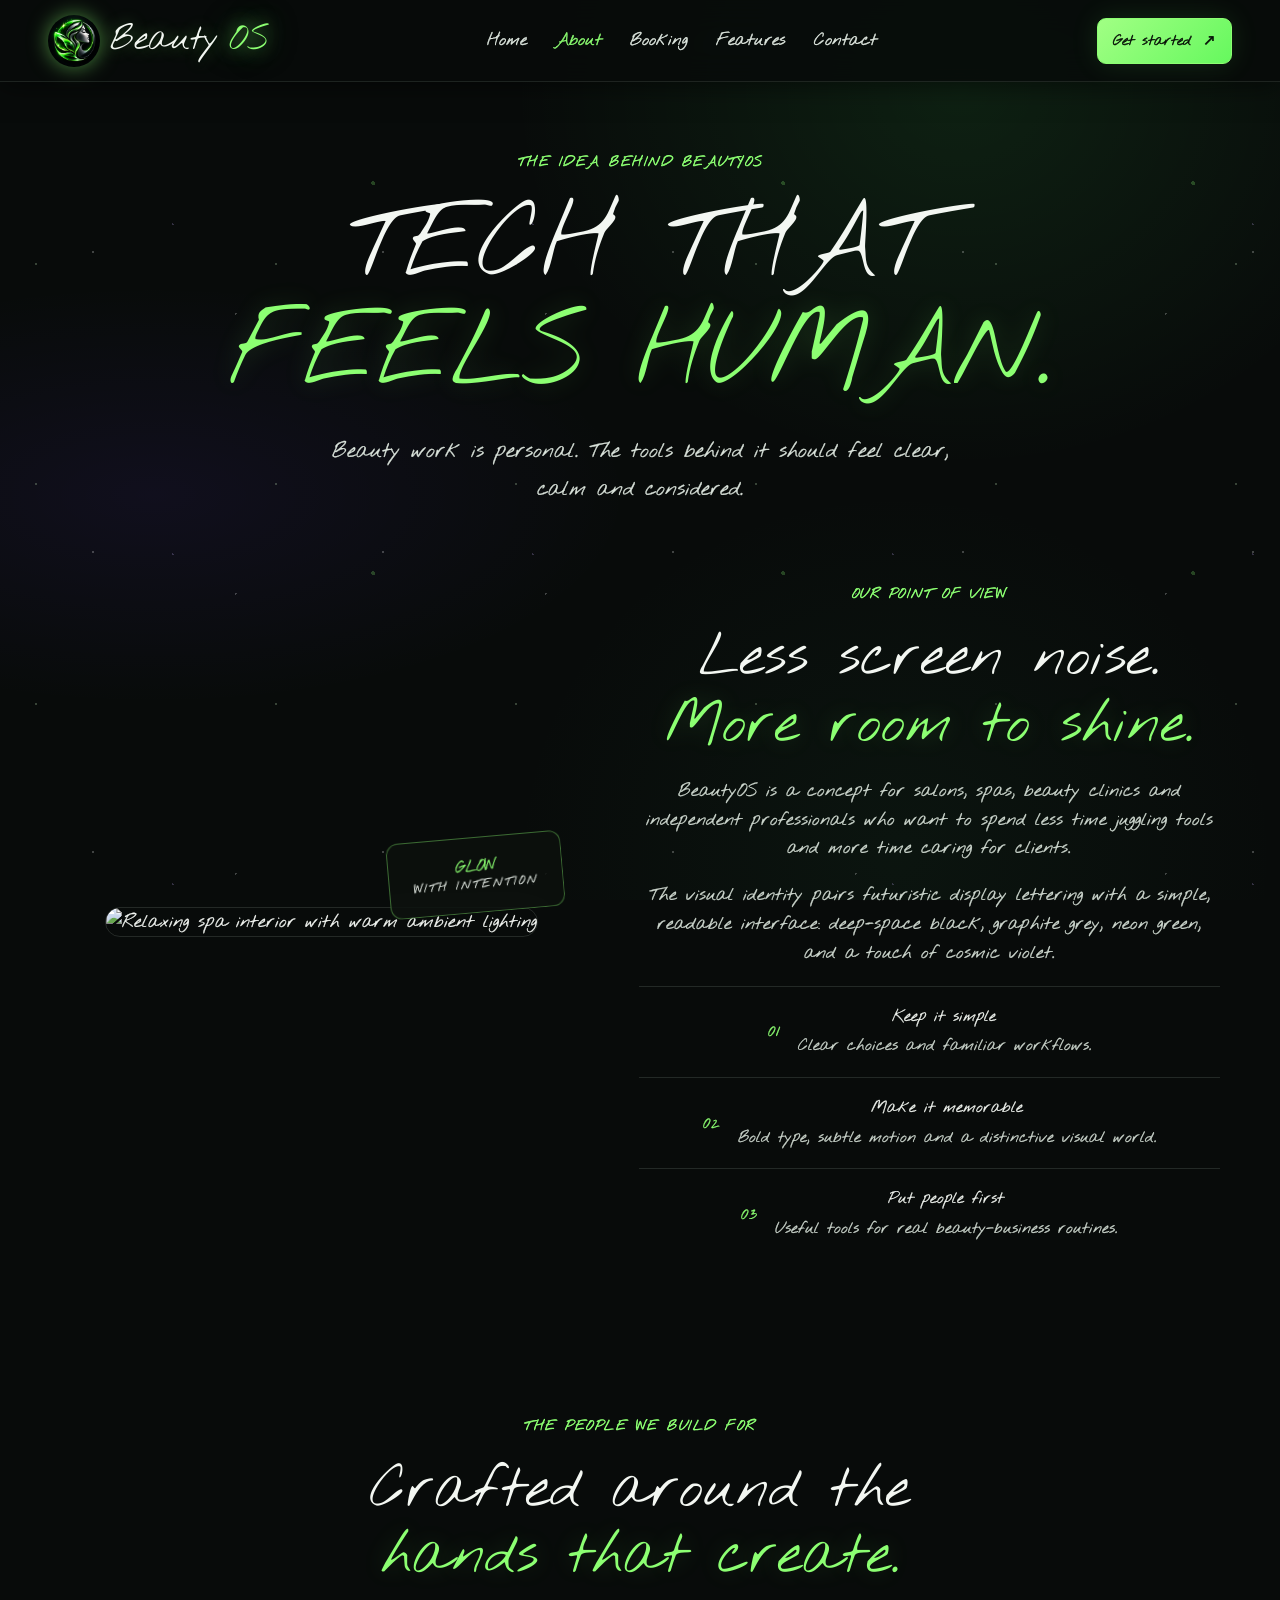
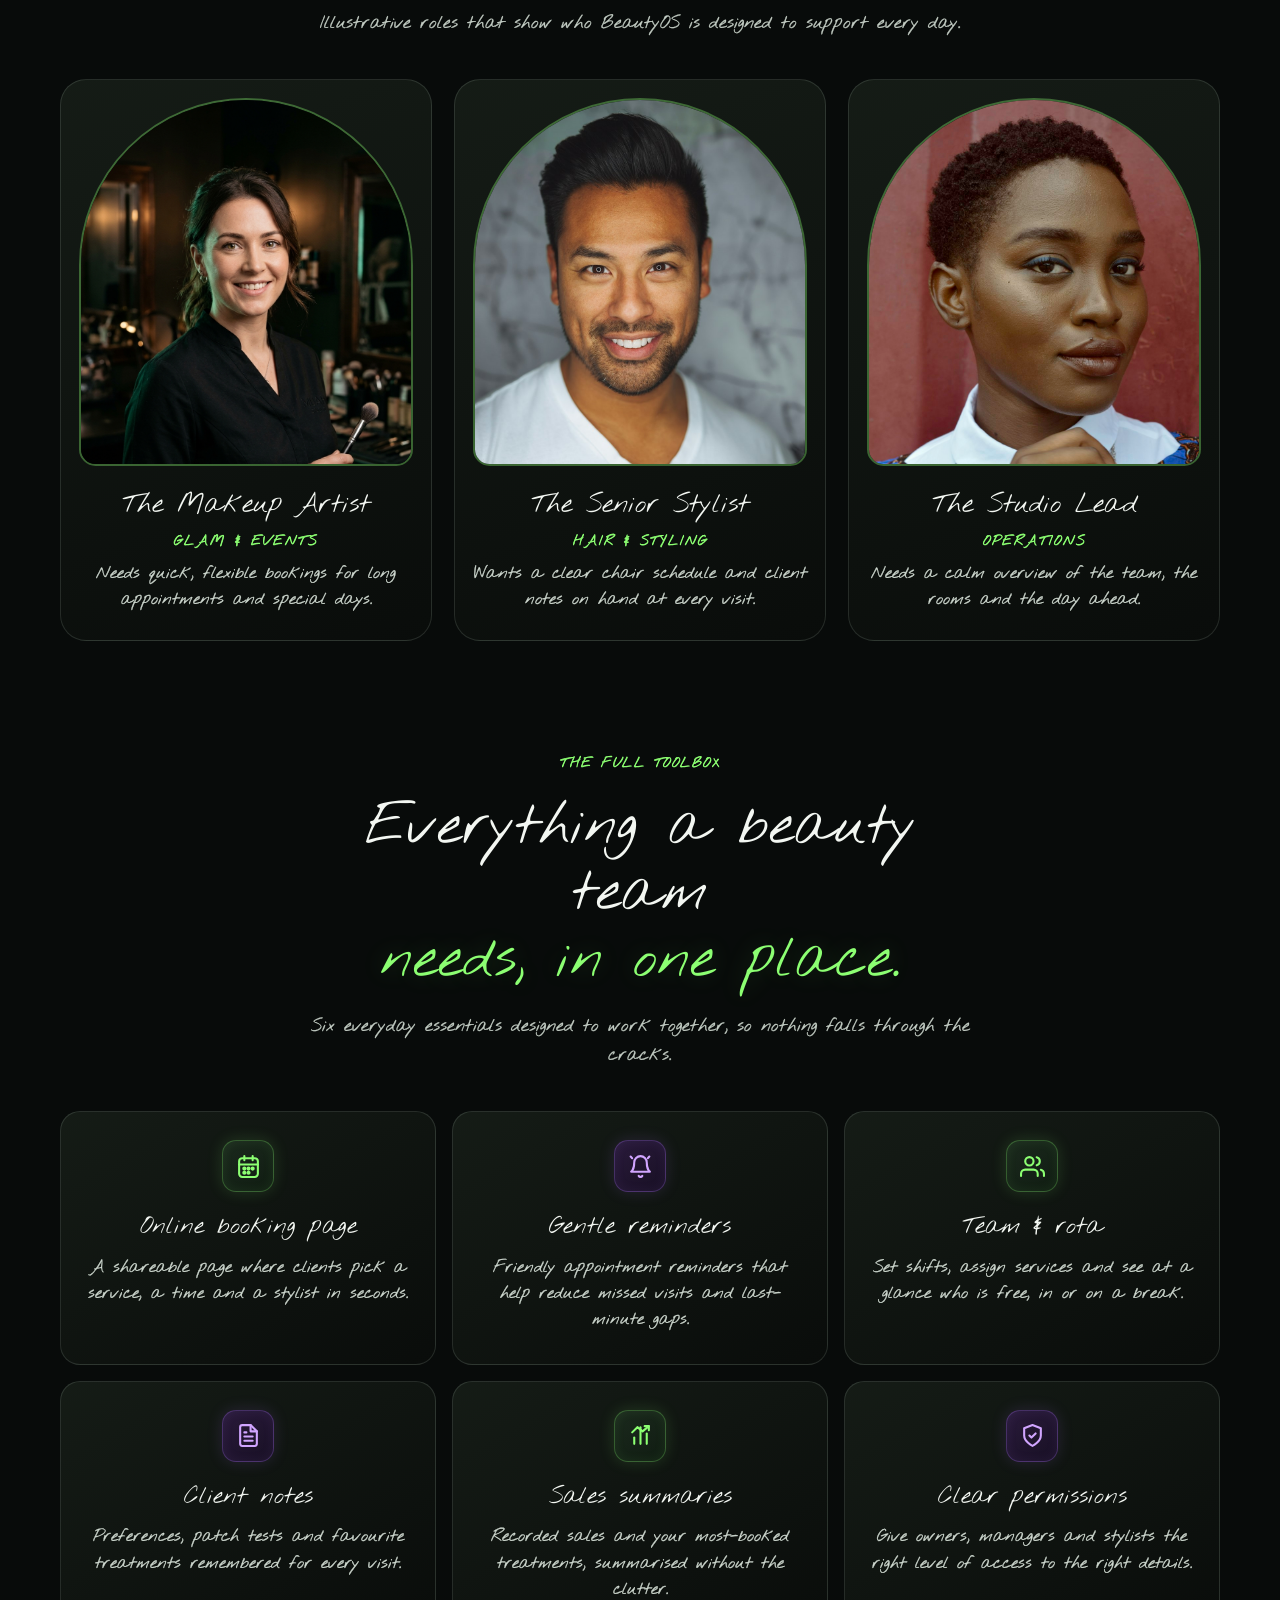
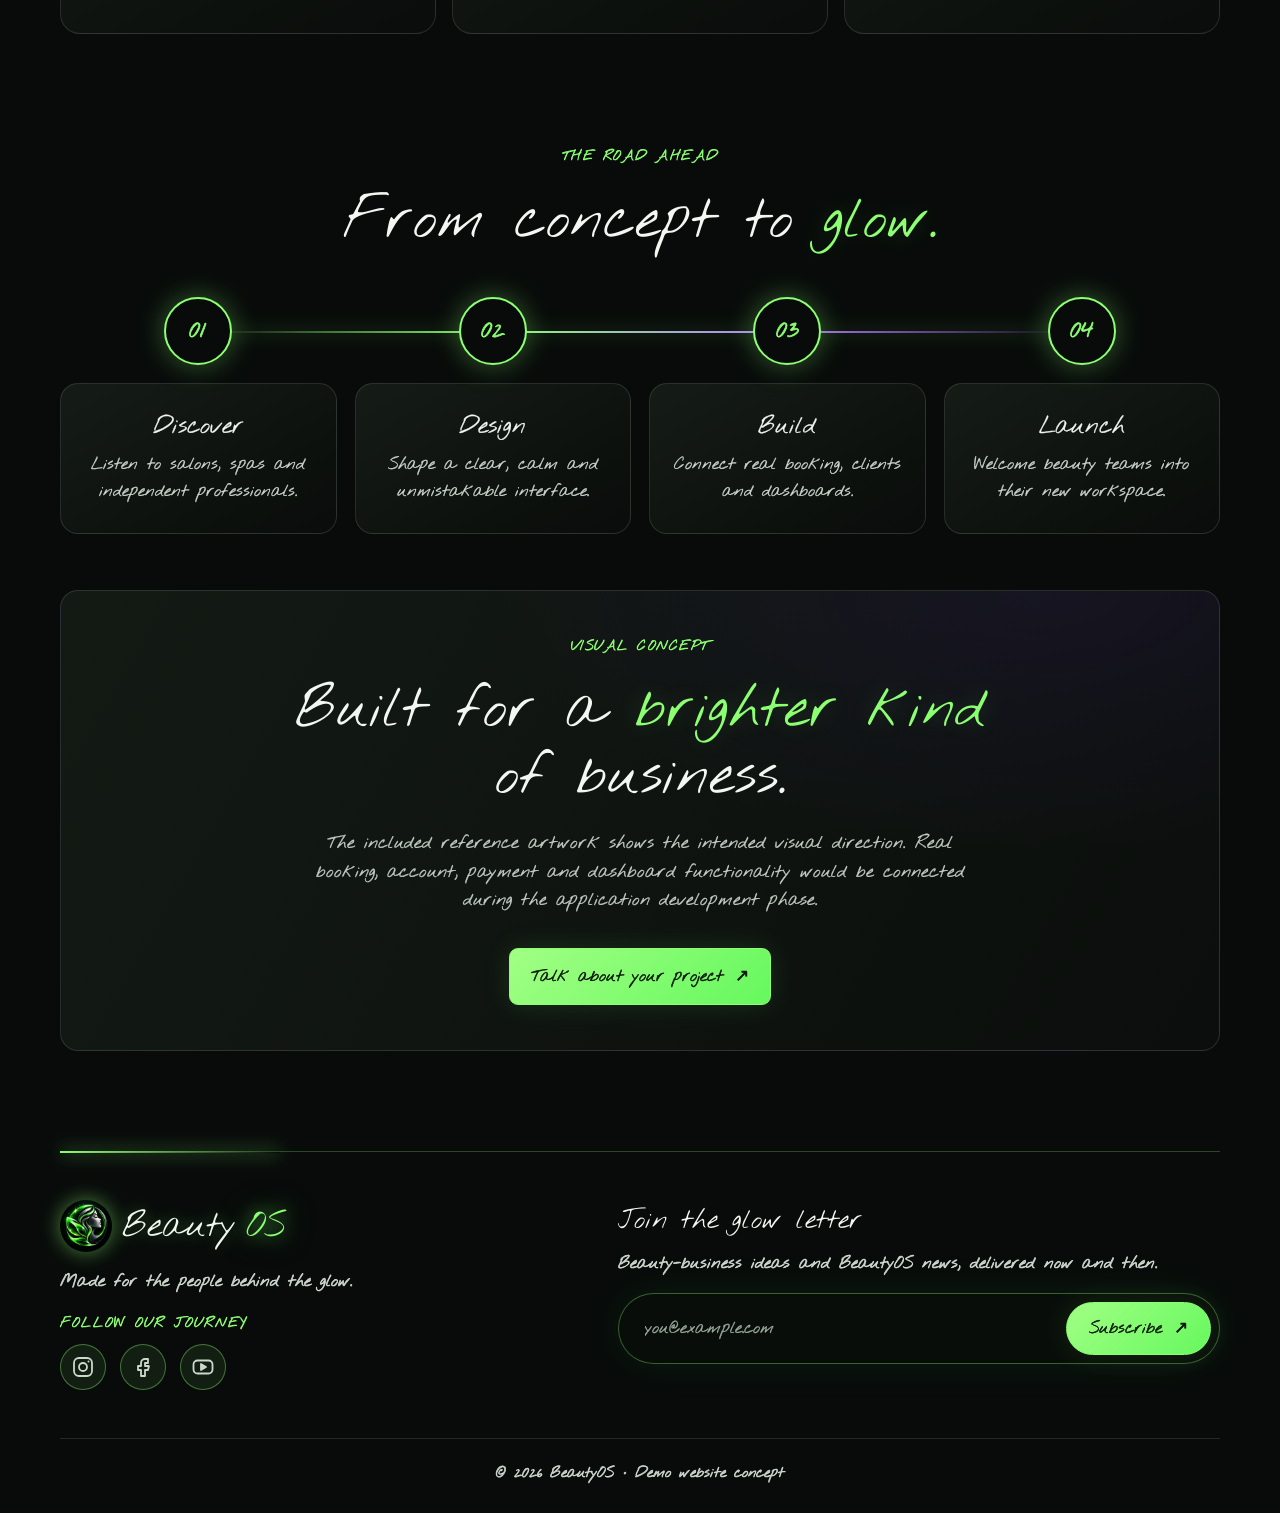
==== about.html @ af2d4995 "FirstCommit" ====
<!doctype html>
<html lang="en">
<head>
  <meta charset="utf-8">
  <meta name="viewport" content="width=device-width, initial-scale=1">
  <meta name="theme-color" content="#080b0a">
  <meta name="description" content="Learn about BeautyOS — technology designed for salons, spas, clinics and beauty professionals.">
  <title>About — BeautyOS</title>
  <link rel="icon" type="image/png" href="assets/logo.png">
  <link rel="apple-touch-icon" href="assets/logo.png">
  <link rel="preconnect" href="https://fonts.googleapis.com">
  <link rel="preconnect" href="https://fonts.gstatic.com" crossorigin>
  <link href="https://fonts.googleapis.com/css2?family=Nothing+You+Could+Do&display=swap" rel="stylesheet">
  <link rel="stylesheet" href="styles.css">
</head>
<body>
<div class="space-glow"></div>
<header class="site-header">
  <a class="brand" href="index.html" aria-label="BeautyOS home"><img class="brand-icon" src="assets/logo.png" alt="BeautyOS Logo">Beauty<span>OS</span></a>
  <button class="menu-toggle" aria-label="Toggle navigation" aria-expanded="false">☰</button>
  <nav class="nav-links">
    <a href="index.html">Home</a>
    <a class="active" href="about.html">About</a>
    <a href="booking.html">Booking</a>
    <a href="features.html">Features</a>
    <a href="contact.html">Contact</a>
  </nav>
  <a class="button button-small" href="booking.html">Get started <span>↗</span></a>
</header>
<main>
  <section class="page-hero section-wrap">
    <p class="eyebrow reveal">THE IDEA BEHIND BEAUTYOS</p>
    <h1 class="reveal">TECH THAT<br><span class="green-text">FEELS HUMAN.</span></h1>
    <p class="lead reveal">Beauty work is personal. The tools behind it should feel clear, calm and considered.</p>
  </section>
  <section class="section-wrap about-grid">
    <div class="about-image reveal">
      <img src="https://images.unsplash.com/photo-1600334129128-685c5582fd35?auto=format&fit=crop&w=1000&q=85" alt="Relaxing spa interior with warm ambient lighting">
      <div class="image-stamp">GLOW<br><span>WITH INTENTION</span></div>
    </div>
    <div class="about-copy reveal delay-1">
      <p class="eyebrow">OUR POINT OF VIEW</p>
      <h2>Less screen noise.<br><span class="green-text">More room to shine.</span></h2>
      <p>BeautyOS is a concept for salons, spas, beauty clinics and independent professionals who want to spend less time juggling tools and more time caring for clients.</p>
      <p>The visual identity pairs futuristic display lettering with a simple, readable interface: deep-space black, graphite grey, neon green, and a touch of cosmic violet.</p>
      <div class="principle">
        <span>01</span>
        <div>
          <b>Keep it simple</b>
          <p>Clear choices and familiar workflows.</p>
        </div>
      </div>
      <div class="principle">
        <span>02</span>
        <div>
          <b>Make it memorable</b>
          <p>Bold type, subtle motion and a distinctive visual world.</p>
        </div>
      </div>
      <div class="principle">
        <span>03</span>
        <div>
          <b>Put people first</b>
          <p>Useful tools for real beauty-business routines.</p>
        </div>
      </div>
    </div>
  </section>
  <section class="section-wrap sec">
    <div class="section-heading reveal">
      <p class="eyebrow">THE PEOPLE WE BUILD FOR</p>
      <h2>Crafted around the<br><span class="green-text">hands that create.</span></h2>
      <p class="muted">Illustrative roles that show who BeautyOS is designed to support every day.</p>
    </div>
    <div class="team-grid">
      <article class="team-card reveal"><div class="team-photo"><img src="assets/team-1.jpg" alt="Makeup artist holding a brush" loading="lazy"></div><h3>The Makeup Artist</h3><p class="team-role">GLAM &amp; EVENTS</p><p>Needs quick, flexible bookings for long appointments and special days.</p></article>
      <article class="team-card reveal delay-1"><div class="team-photo"><img src="assets/team-2.jpg" alt="Smiling stylist portrait" loading="lazy"></div><h3>The Senior Stylist</h3><p class="team-role">HAIR &amp; STYLING</p><p>Wants a clear chair schedule and client notes on hand at every visit.</p></article>
      <article class="team-card reveal delay-2"><div class="team-photo"><img src="assets/team-3.jpg" alt="Confident beauty professional portrait" loading="lazy"></div><h3>The Studio Lead</h3><p class="team-role">OPERATIONS</p><p>Needs a calm overview of the team, the rooms and the day ahead.</p></article>
    </div>
  </section>
  <section class="section-wrap sec">
    <div class="section-heading reveal">
      <p class="eyebrow">THE FULL TOOLBOX</p>
      <h2>Everything a beauty team<br><span class="green-text">needs, in one place.</span></h2>
      <p class="muted">Six everyday essentials designed to work together, so nothing falls through the cracks.</p>
    </div>
    <div class="toolbox">
      <article class="tool-tile reveal">
        <span class="feature-icon green-icon">
          <svg viewBox="0 0 24 24" fill="none" stroke="currentColor" stroke-width="2" stroke-linecap="round" stroke-linejoin="round" aria-hidden="true"><rect x="3" y="4" width="18" height="18" rx="3"/><line x1="16" y1="2" x2="16" y2="6"/><line x1="8" y1="2" x2="8" y2="6"/><line x1="3" y1="10" x2="21" y2="10"/><circle cx="8" cy="14" r="1" fill="currentColor"/><circle cx="12" cy="14" r="1" fill="currentColor"/><circle cx="16" cy="14" r="1" fill="currentColor"/><circle cx="8" cy="18" r="1" fill="currentColor"/><circle cx="12" cy="18" r="1" fill="currentColor"/></svg>
        </span>
        <h3>Online booking page</h3>
        <p>A shareable page where clients pick a service, a time and a stylist in seconds.</p>
      </article>
      <article class="tool-tile reveal delay-1">
        <span class="feature-icon purple-icon">
          <svg viewBox="0 0 24 24" fill="none" stroke="currentColor" stroke-width="2" stroke-linecap="round" stroke-linejoin="round" aria-hidden="true"><path d="M18 8A6 6 0 0 0 6 8c0 7-3 9-3 9h18s-3-2-3-9"/><path d="M13.73 21a2 2 0 0 1-3.46 0"/><path d="M19 4l1.5-1.5M4 4l-1.5-1.5"/></svg>
        </span>
        <h3>Gentle reminders</h3>
        <p>Friendly appointment reminders that help reduce missed visits and last-minute gaps.</p>
      </article>
      <article class="tool-tile reveal delay-2">
        <span class="feature-icon green-icon">
          <svg viewBox="0 0 24 24" fill="none" stroke="currentColor" stroke-width="2" stroke-linecap="round" stroke-linejoin="round" aria-hidden="true"><path d="M17 21v-2a4 4 0 0 0-4-4H5a4 4 0 0 0-4 4v2"/><circle cx="9" cy="7" r="4"/><path d="M23 21v-2a4 4 0 0 0-3-3.87"/><path d="M16 3.13a4 4 0 0 1 0 7.75"/></svg>
        </span>
        <h3>Team &amp; rota</h3>
        <p>Set shifts, assign services and see at a glance who is free, in or on a break.</p>
      </article>
      <article class="tool-tile reveal">
        <span class="feature-icon purple-icon">
          <svg viewBox="0 0 24 24" fill="none" stroke="currentColor" stroke-width="2" stroke-linecap="round" stroke-linejoin="round" aria-hidden="true"><path d="M14 2H6a2 2 0 0 0-2 2v16a2 2 0 0 0 2 2h12a2 2 0 0 0 2-2V8z"/><polyline points="14 2 14 8 20 8"/><line x1="16" y1="13" x2="8" y2="13"/><line x1="16" y1="17" x2="8" y2="17"/><line x1="10" y1="9" x2="8" y2="9"/></svg>
        </span>
        <h3>Client notes</h3>
        <p>Preferences, patch tests and favourite treatments remembered for every visit.</p>
      </article>
      <article class="tool-tile reveal delay-1">
        <span class="feature-icon green-icon">
          <svg viewBox="0 0 24 24" fill="none" stroke="currentColor" stroke-width="2" stroke-linecap="round" stroke-linejoin="round" aria-hidden="true"><line x1="18" y1="20" x2="18" y2="10"/><line x1="12" y1="20" x2="12" y2="4"/><line x1="6" y1="20" x2="6" y2="14"/><polyline points="4 9 9 4 14 8 20 3"/><polyline points="16 3 20 3 20 7"/></svg>
        </span>
        <h3>Sales summaries</h3>
        <p>Recorded sales and your most-booked treatments, summarised without the clutter.</p>
      </article>
      <article class="tool-tile reveal delay-2">
        <span class="feature-icon purple-icon">
          <svg viewBox="0 0 24 24" fill="none" stroke="currentColor" stroke-width="2" stroke-linecap="round" stroke-linejoin="round" aria-hidden="true"><path d="M12 22s8-4 8-10V5l-8-3-8 3v7c0 6 8 10 8 10z"/><polyline points="9 12 11 14 15 10"/></svg>
        </span>
        <h3>Clear permissions</h3>
        <p>Give owners, managers and stylists the right level of access to the right details.</p>
      </article>
    </div>
  </section>
  <section class="section-wrap sec">
    <div class="section-heading reveal">
      <p class="eyebrow">THE ROAD AHEAD</p>
      <h2>From concept to <span class="green-text">glow.</span></h2>
    </div>
    <div class="roadmap reveal">
      <div class="road-step"><span class="road-dot">01</span><div class="road-card"><b>Discover</b><p>Listen to salons, spas and independent professionals.</p></div></div>
      <div class="road-step"><span class="road-dot">02</span><div class="road-card"><b>Design</b><p>Shape a clear, calm and unmistakable interface.</p></div></div>
      <div class="road-step"><span class="road-dot">03</span><div class="road-card"><b>Build</b><p>Connect real booking, clients and dashboards.</p></div></div>
      <div class="road-step"><span class="road-dot">04</span><div class="road-card"><b>Launch</b><p>Welcome beauty teams into their new workspace.</p></div></div>
    </div>
  </section>
  <section class="section-wrap concept-panel reveal">
    <p class="eyebrow">VISUAL CONCEPT</p>
    <h2>Built for a <span class="green-text">brighter kind</span><br>of business.</h2>
    <p class="muted">The included reference artwork shows the intended visual direction. Real booking, account, payment and dashboard functionality would be connected during the application development phase.</p>
    <a class="button" href="contact.html">Talk about your project <span>↗</span></a>
  </section>
</main>
<footer class="footer site-footer section-wrap">
  <div class="footer-brand">
    <span class="brand"><img class="brand-icon" src="assets/logo.png" alt="BeautyOS Logo">Beauty<span>OS</span></span>
    <p>Made for the people behind the glow.</p>
    <p class="footer-follow">Follow our journey</p>
    <div class="social-row footer-social">
      <a class="social-link" href="https://www.instagram.com/" target="_blank" rel="noopener" aria-label="Instagram"><svg viewBox="0 0 24 24" fill="none" stroke="currentColor" stroke-width="1.8" stroke-linecap="round" stroke-linejoin="round" aria-hidden="true"><rect x="3" y="3" width="18" height="18" rx="5"/><circle cx="12" cy="12" r="4"/><circle cx="17.5" cy="6.5" r="1" fill="currentColor" stroke="none"/></svg></a>
      <a class="social-link" href="https://www.facebook.com/" target="_blank" rel="noopener" aria-label="Facebook"><svg viewBox="0 0 24 24" fill="none" stroke="currentColor" stroke-width="1.8" stroke-linecap="round" stroke-linejoin="round" aria-hidden="true"><path d="M14 8h3V4h-3a4 4 0 0 0-4 4v3H7v4h3v6h4v-6h3l1-4h-4V8z"/></svg></a>
      <a class="social-link" href="https://www.youtube.com/" target="_blank" rel="noopener" aria-label="YouTube"><svg viewBox="0 0 24 24" fill="none" stroke="currentColor" stroke-width="1.8" stroke-linecap="round" stroke-linejoin="round" aria-hidden="true"><rect x="2.5" y="5.5" width="19" height="13" rx="4"/><path d="M10 9l5 3-5 3z" fill="currentColor"/></svg></a>
    </div>
  </div>
  <div class="footer-news">
    <h3>Join the glow letter</h3>
    <p>Beauty-business ideas and BeautyOS news, delivered now and then.</p>
    <form class="newsletter" novalidate>
      <label class="sr-only" for="newsletterEmail">Email address</label>
      <input id="newsletterEmail" type="email" placeholder="you@example.com" autocomplete="email" required>
      <button class="button" type="submit">Subscribe <span>&#8599;</span></button>
    </form>
    <p class="newsletter-msg" role="status" aria-live="polite"></p>
  </div>
  <small>&copy; <span data-year></span> BeautyOS &middot; Demo website concept</small>
</footer>
<script src="script.js"></script>
</body>
</html>
---- styles.css ----
/* BeautyOS — Dark Galaxy, Neon Green, Metallic Grey Design System */
@import url('https://fonts.googleapis.com/css2?family=Nothing+You+Could+Do&family=Orbitron:wght@500;600;700;800;900&family=Space+Grotesk:wght@400;500;600;700&display=swap');

:root {
  --bg: #080b0a;
  --panel: #101512;
  --panel2: #151b17;
  --line: rgba(193, 214, 197, 0.15);
  --text: #f3f7f2;
  --muted: #a6b0a8;
  --green: #8cff72;
  --green2: #51ed76;
  --purple: #b17cff;
  --font-logo: 'Nothing You Could Do', cursive;
  --font-display: 'Nothing You Could Do', cursive;
  --font-body: 'Nothing You Could Do', cursive;
  --header-height: 82px;
  --header-height-mobile: 70px;
}

/* Global Reset & Base */
*, *::before, *::after {
  box-sizing: border-box;
}

html {
  scroll-behavior: smooth;
  scroll-padding-top: calc(var(--header-height) + 16px);
}

body {
  margin: 0;
  padding-top: var(--header-height);
  background: var(--bg);
  color: var(--text);
  font-family: var(--font-body);
  font-size: 16px;
  line-height: 1.6;
  overflow-x: hidden;
}

/* Global typography safeguard: no text less than 12px across the website */
small, .small, .form-note, .card-kicker, .eyebrow, .trust-line, .booking-photo-caption, .stats-strip span {
  font-size: max(12px, 0.75rem);
}

a {
  color: inherit;
  text-decoration: none;
}

button, input, select, textarea {
  font: inherit;
}

/* Background Atmosphere */
.space-glow {
  position: fixed;
  inset: 0;
  z-index: -2;
  pointer-events: none;
  background:
    radial-gradient(ellipse at 75% 10%, rgba(75, 255, 104, 0.09), transparent 33%),
    radial-gradient(ellipse at 12% 55%, rgba(116, 62, 255, 0.08), transparent 30%),
    radial-gradient(ellipse at 70% 95%, rgba(47, 132, 76, 0.08), transparent 30%),
    #080b0a;
}

.space-glow::after {
  content: "";
  position: absolute;
  inset: 0;
  opacity: 0.23;
  background-image:
    radial-gradient(1px 1px at 15% 20%, #d9ffce 99%, transparent),
    radial-gradient(1px 1px at 76% 12%, #fff 99%, transparent),
    radial-gradient(1px 1px at 48% 68%, #c6b1ff 99%, transparent),
    radial-gradient(2px 2px at 91% 47%, #8cff72 99%, transparent),
    radial-gradient(1px 1px at 32% 84%, #fff 99%, transparent);
  background-size: 240px 220px, 310px 280px, 360px 330px, 410px 390px, 290px 300px;
  animation: starDrift 38s linear infinite;
}

/* Fixed Header */
.site-header {
  position: fixed;
  top: 0;
  left: 0;
  right: 0;
  width: 100%;
  height: var(--header-height);
  z-index: 1000;
  background: rgba(8, 11, 10, 0.85);
  -webkit-backdrop-filter: blur(16px);
  backdrop-filter: blur(16px);
  border-bottom: 1px solid rgba(193, 214, 197, 0.12);
  box-shadow: 0 4px 25px rgba(0, 0, 0, 0.5);
  display: flex;
  align-items: center;
  justify-content: space-between;
  gap: 28px;
  padding: 0 max(28px, calc((100% - 1240px) / 2 + 28px));
  box-sizing: border-box;
  transition: background 0.3s ease, border-color 0.3s ease, box-shadow 0.3s ease;
}

.site-header.header-scrolled {
  background: rgba(8, 11, 10, 0.95);
  border-bottom-color: rgba(140, 255, 114, 0.25);
  box-shadow: 0 8px 32px rgba(0, 0, 0, 0.65), 0 0 20px rgba(140, 255, 114, 0.08);
}

/* Custom Signature Logo: 'Nothing You Could Do', cursive with logo.png icon */
.brand {
  font-family: var(--font-logo);
  font-size: 2.15rem;
  font-weight: 700;
  letter-spacing: 0;
  line-height: 1;
  white-space: nowrap;
  display: inline-flex;
  align-items: center;
  gap: 10px;
  color: #f3f7f2;
  text-shadow: 0 0 16px rgba(140, 255, 114, 0.4), 0 2px 4px rgba(0, 0, 0, 0.8);
  position: relative;
  text-decoration: none;
  transition: transform 0.25s cubic-bezier(0.34, 1.56, 0.64, 1), text-shadow 0.25s ease, filter 0.25s ease;
  user-select: none;
}

.brand:hover {
  transform: translateY(-2px) scale(1.03);
  text-shadow: 0 0 24px rgba(140, 255, 114, 0.75), 0 0 40px rgba(81, 237, 118, 0.4);
  filter: brightness(1.12);
}

.brand-icon {
  width: 52px;
  height: 52px;
  border-radius: 50%;
  object-fit: contain;
  display: inline-block;
  flex-shrink: 0;
  filter: drop-shadow(0 0 10px rgba(140, 255, 114, 0.5));
  transition: transform 0.3s cubic-bezier(0.34, 1.56, 0.64, 1), filter 0.3s ease;
  vertical-align: middle;
}

.brand:hover .brand-icon {
  transform: rotate(6deg) scale(1.08);
  filter: drop-shadow(0 0 18px rgba(140, 255, 114, 0.9));
}

.brand span {
  font-family: var(--font-logo);
  color: var(--green);
  text-shadow: 0 0 18px rgba(140, 255, 114, 0.85), 0 0 32px rgba(81, 237, 118, 0.5);
  margin-left: 0;
  padding-left: 0;
  display: inline-block;
}

.brand i {
  display: none !important;
}

/* Navigation Links */
.nav-links {
  display: flex;
  gap: 28px;
  align-items: center;
}

.nav-links a {
  font-size: 0.9rem;
  color: #b8c1ba;
  transition: color 0.25s ease;
}

.nav-links a:hover,
.nav-links a.active {
  color: var(--green);
}

/* Buttons */
.button {
  display: inline-flex;
  align-items: center;
  justify-content: center;
  gap: 12px;
  padding: 14px 21px;
  border-radius: 9px;
  border: 1px solid var(--green);
  background: linear-gradient(135deg, #a1ff84, #66f85e);
  color: #071007;
  font-weight: 700;
  font-size: 0.95rem;
  box-shadow: 0 0 28px rgba(113, 255, 105, 0.12);
  transition: transform 0.25s, box-shadow 0.25s, filter 0.25s;
}

.button:hover {
  transform: translateY(-3px);
  box-shadow: 0 7px 32px rgba(113, 255, 105, 0.25);
  filter: saturate(1.15);
}

.button-small {
  padding: 10px 15px;
  font-size: 0.85rem;
}

.button-ghost {
  background: rgba(255, 255, 255, 0.02);
  border-color: #59645b;
  color: var(--text);
  box-shadow: none;
}

.button-ghost:hover {
  border-color: var(--purple);
  box-shadow: 0 0 25px rgba(177, 124, 255, 0.15);
}

.play {
  font-size: 12px;
  border: 1px solid #7e8b80;
  border-radius: 50%;
  width: 24px;
  height: 24px;
  display: grid;
  place-items: center;
}

.menu-toggle {
  display: none;
  background: none;
  color: var(--text);
  border: 0;
  font-size: 1.5rem;
  cursor: pointer;
}

/* Sections & Layout */
.section-wrap {
  width: min(1160px, calc(100% - 48px));
  margin-inline: auto;
}

.hero {
  min-height: 620px;
  padding: 72px 0 62px;
  display: grid;
  grid-template-columns: 1fr 0.95fr;
  align-items: center;
  gap: 32px;
}

.eyebrow {
  font-size: 12px;
  letter-spacing: 2.1px;
  font-weight: 700;
  color: var(--green);
  margin: 0 0 20px;
}

.pulse-dot, .live-dot {
  display: inline-block;
  width: 7px;
  height: 7px;
  background: var(--green);
  border-radius: 50%;
  box-shadow: 0 0 13px var(--green);
  margin-right: 9px;
}

.hero h1, .page-hero h1, .contact-copy h1 {
  font: 900 clamp(3.4rem, 7.4vw, 6.4rem) / 0.99 var(--font-display);
  letter-spacing: -0.065em;
  margin: 0 0 24px;
  text-transform: uppercase;
}

.metal-text {
  color: #d9e0d9;
  text-shadow: 0 1px #fff, 0 3px #778078, 0 7px 16px rgba(0, 0, 0, 0.8);
}

.green-text {
  color: var(--green);
  text-shadow: 0 0 24px rgba(140, 255, 114, 0.19);
}

.lead {
  font-size: 1.08rem;
  line-height: 1.8;
  color: #c3ccc4;
  max-width: 510px;
}

.hero-actions {
  display: flex;
  flex-wrap: wrap;
  gap: 12px;
  margin-top: 30px;
}

.trust-line {
  margin-top: 35px;
  color: #8f9b91;
  font-size: 13px;
}

.tiny-stars {
  color: var(--green);
  letter-spacing: 3px;
  margin-right: 8px;
}

.hero-visual {
  height: 490px;
  position: relative;
  display: grid;
  place-items: center;
}

.beauty-photo {
  position: absolute;
  right: 4%;
  top: 7%;
  width: 74%;
  height: 82%;
  object-fit: cover;
  object-position: center;
  border-radius: 45% 45% 16px 16px;
  filter: saturate(0.86);
  border: 1px solid rgba(167, 255, 145, 0.32);
  box-shadow: 0 0 70px rgba(82, 255, 110, 0.12);
}

.photo-shade {
  position: absolute;
  inset: 0;
  background:
    linear-gradient(90deg, #080b0a 0%, transparent 35%, transparent 70%, #080b0a 100%),
    linear-gradient(0deg, #080b0a 0%, transparent 34%, transparent 80%, #080b0a 100%);
  pointer-events: none;
}

.orbit {
  position: absolute;
  border: 1px solid rgba(140, 255, 114, 0.28);
  border-radius: 50%;
  transform: rotate(-28deg);
}

.orbit-one {
  width: 105%;
  height: 55%;
}

.orbit-two {
  width: 92%;
  height: 74%;
  border-color: rgba(177, 124, 255, 0.3);
  transform: rotate(43deg);
}

.planet {
  position: absolute;
  width: 115px;
  height: 115px;
  right: 5%;
  top: 1%;
  border-radius: 50%;
  background: radial-gradient(circle at 28% 28%, #d9c8ff, #6b4caa 35%, #211b43 67%, #090b0c 72%);
  box-shadow: 0 0 65px rgba(137, 85, 255, 0.3);
  opacity: 0.85;
}

.glow-word {
  position: absolute;
  bottom: 6%;
  left: 0;
  font: 800 1.1rem / 1.2 var(--font-display);
  letter-spacing: 0.12em;
  color: var(--green);
  text-shadow: 0 0 20px rgba(140, 255, 114, 0.6);
  transform: rotate(-7deg);
}

.floating-tag {
  position: absolute;
  z-index: 2;
  display: flex;
  align-items: center;
  gap: 12px;
  padding: 13px 16px;
  border: 1px solid rgba(255, 255, 255, 0.14);
  border-radius: 12px;
  background: rgba(12, 17, 13, 0.83);
  -webkit-backdrop-filter: blur(14px);
  backdrop-filter: blur(14px);
  box-shadow: 0 15px 50px rgba(0, 0, 0, 0.5);
}

.floating-tag b, .floating-tag small {
  display: block;
}

.floating-tag b {
  font-size: 13px;
}

.floating-tag small {
  font-size: 12px;
  color: #a7b2a8;
}

.tag-icon {
  font-size: 1.5rem;
  color: var(--green);
}

.tag-top {
  top: 15%;
  left: 0;
}

.tag-bottom {
  bottom: 16%;
  right: 0;
}

/* Stats Strip */
.stats-strip {
  display: grid;
  grid-template-columns: repeat(3, 1fr) 1.1fr;
  gap: 20px;
  padding: 25px 28px;
  border: 1px solid var(--line);
  border-radius: 15px;
  background: linear-gradient(110deg, rgba(22, 29, 23, 0.9), rgba(10, 13, 11, 0.8));
  align-items: center;
}

.stats-strip > div:not(.stats-note) {
  display: flex;
  align-items: center;
  gap: 13px;
}

.stats-strip strong {
  font: 700 1.6rem var(--font-display);
  color: var(--green);
}

.stats-strip span {
  font-size: 12.5px;
  color: #b6c0b7;
}

.stats-note {
  text-align: right;
  font-size: 0.95rem;
  font-weight: 700;
}

.stats-note span {
  color: var(--green);
}

/* Section Components */
.section-block {
  padding: 115px 0;
}

.section-heading {
  max-width: 650px;
  margin-bottom: 42px;
}

.section-heading h2, .cta-band h2, .image-feature h2, .about-copy h2, .concept-panel h2 {
  font: 700 clamp(2.2rem, 4.5vw, 3.7rem) / 1.15 var(--font-display);
  letter-spacing: -0.055em;
  margin: 0 0 17px;
}

.muted {
  color: var(--muted);
}

.feature-grid {
  display: grid;
  grid-template-columns: repeat(3, 1fr);
  gap: 16px;
}

.feature-card, .detail-card {
  border: 1px solid var(--line);
  border-radius: 16px;
  background: linear-gradient(145deg, rgba(22, 28, 23, 0.94), rgba(11, 14, 12, 0.94));
  padding: 27px;
  position: relative;
  overflow: hidden;
  transition: transform 0.3s, border-color 0.3s, box-shadow 0.3s;
}

.feature-card::before, .detail-card::before {
  content: "";
  position: absolute;
  width: 150px;
  height: 150px;
  right: -75px;
  top: -75px;
  border-radius: 50%;
  background: rgba(140, 255, 114, 0.06);
  filter: blur(15px);
}

.feature-card:hover, .detail-card:hover {
  transform: translateY(-6px);
  border-color: rgba(140, 255, 114, 0.4);
  box-shadow: 0 20px 55px rgba(0, 0, 0, 0.25);
}

.feature-icon {
  display: grid;
  place-items: center;
  width: 52px;
  height: 52px;
  border-radius: 14px;
  font-size: 1.5rem;
  margin-bottom: 24px;
  background: #1b291d;
  transition: transform 0.3s cubic-bezier(0.34, 1.56, 0.64, 1), box-shadow 0.3s ease, border-color 0.3s ease;
}

.feature-icon svg {
  width: 25px;
  height: 25px;
  display: block;
}

.green-icon {
  color: var(--green);
  background: linear-gradient(145deg, #1b291d, #101c12);
  border: 1px solid rgba(140, 255, 114, 0.28);
  box-shadow: 0 0 16px rgba(140, 255, 114, 0.15), inset 0 0 12px rgba(140, 255, 114, 0.08);
}

.purple-icon {
  color: #d1a5ff;
  background: linear-gradient(145deg, #291a3a, #181024);
  border: 1px solid rgba(177, 124, 255, 0.28);
  box-shadow: 0 0 16px rgba(177, 124, 255, 0.15), inset 0 0 12px rgba(177, 124, 255, 0.08);
}

.tool-tile:hover .green-icon,
.feature-card:hover .green-icon,
.detail-card:hover .green-icon {
  transform: scale(1.1) translateY(-2px);
  box-shadow: 0 0 22px rgba(140, 255, 114, 0.4);
  border-color: rgba(140, 255, 114, 0.55);
}

.tool-tile:hover .purple-icon,
.feature-card:hover .purple-icon,
.detail-card:hover .purple-icon {
  transform: scale(1.1) translateY(-2px);
  box-shadow: 0 0 22px rgba(177, 124, 255, 0.4);
  border-color: rgba(177, 124, 255, 0.55);
}

.card-kicker {
  font-size: 12px;
  letter-spacing: 1.7px;
  color: #879489;
}

.feature-card h3 {
  font: 700 1.35rem / 1.3 var(--font-display);
  margin: 12px 0;
}

.feature-card p:not(.card-kicker), .detail-card p {
  font-size: 0.92rem;
  color: #aeb9b0;
}

.feature-card a, .text-link {
  display: inline-flex;
  gap: 10px;
  color: var(--green);
  font-size: 13px;
  font-weight: 700;
  margin-top: 14px;
}

.cta-band {
  position: relative;
  overflow: hidden;
  display: flex;
  justify-content: space-between;
  align-items: center;
  gap: 25px;
  padding: 48px;
  margin-bottom: 100px;
  border: 1px solid rgba(140, 255, 114, 0.2);
  border-radius: 20px;
  background: linear-gradient(110deg, #141b15, #101310 60%, #181128);
}

.cta-band .eyebrow {
  margin-bottom: 12px;
}

.cta-band h2 {
  margin: 0;
}

.cta-band .button {
  z-index: 2;
}

.cta-planet {
  position: absolute;
  width: 240px;
  height: 240px;
  border-radius: 50%;
  right: 18%;
  top: -130px;
  background: radial-gradient(circle at 30% 30%, #9dff88, #235d37 45%, #101310 70%);
  opacity: 0.22;
  filter: blur(1px);
  box-shadow: 0 0 90px #60ff6b;
}

/* Footer & Footer Brand */
.footer {
  border-top: 1px solid var(--line);
  padding: 30px 0 35px;
  display: grid;
  grid-template-columns: 1fr 1.5fr 1.5fr;
  gap: 18px;
  align-items: center;
}

.footer .brand {
  font-size: 1.75rem;
}

.footer p {
  color: #8f9a91;
  font-size: 13px;
}

.footer > div {
  display: flex;
  gap: 20px;
  justify-content: flex-end;
}

.footer > div a, .footer small {
  color: #89958b;
  font-size: 12px;
}

.footer small {
  grid-column: 1 / -1;
}

/* Page Hero */
.page-hero {
  padding: 70px 0 55px;
}

.page-hero h1 {
  font-size: clamp(3.4rem, 8vw, 6.6rem);
}

.page-hero .lead {
  max-width: 650px;
}

/* Features Page Details */
.feature-detail-grid {
  display: grid;
  grid-template-columns: repeat(2, 1fr);
  gap: 18px;
  padding-bottom: 80px;
}

.detail-card {
  padding: 32px;
}

.detail-top {
  display: flex;
  align-items: center;
  justify-content: space-between;
}

.detail-top .feature-icon {
  margin: 0;
}

.detail-card h2 {
  font: 700 1.45rem var(--font-display);
  margin: 28px 0 10px;
}

.detail-card ul {
  padding-left: 20px;
  color: #b6c1b8;
  font-size: 14px;
}

.detail-card li {
  padding: 4px 0;
}

.image-feature {
  display: grid;
  grid-template-columns: 1fr 1fr;
  gap: 50px;
  align-items: center;
  padding: 25px 0 110px;
}

.image-feature > img {
  width: 100%;
  height: 400px;
  object-fit: cover;
  border-radius: 18px;
  filter: saturate(0.8);
  border: 1px solid var(--line);
}

.image-feature-copy p:not(.eyebrow) {
  color: var(--muted);
  max-width: 460px;
}

/* Booking Layout & Form */
.booking-layout {
  display: grid;
  grid-template-columns: 0.9fr 1fr;
  gap: 28px;
  padding-bottom: 100px;
  align-items: stretch;
}

.booking-photo {
  position: relative;
  min-height: 580px;
  border-radius: 18px;
  overflow: hidden;
  border: 1px solid var(--line);
}

.booking-photo img {
  width: 100%;
  height: 100%;
  position: absolute;
  inset: 0;
  object-fit: cover;
  filter: saturate(0.7);
}

.booking-photo::after {
  content: "";
  position: absolute;
  inset: 0;
  background: linear-gradient(0deg, #080b0a 0%, transparent 50%, rgba(8, 11, 10, 0.13));
}

.booking-photo-caption {
  position: absolute;
  bottom: 24px;
  left: 24px;
  z-index: 1;
  font-size: 12px;
  letter-spacing: 1.4px;
}

.booking-panel, .contact-form {
  border: 1px solid var(--line);
  border-radius: 18px;
  background: linear-gradient(145deg, rgba(20, 26, 21, 0.96), rgba(10, 13, 11, 0.98));
  padding: 30px;
}

.form-progress {
  display: flex;
  align-items: center;
  gap: 12px;
  margin-bottom: 28px;
}

.form-progress > i {
  height: 1px;
  flex: 1;
  background: var(--line);
}

.step {
  display: flex;
  align-items: center;
  gap: 7px;
  justify-content: center;
  width: 32px;
  height: 32px;
  border: 1px solid #4a564b;
  border-radius: 50%;
  font-weight: 700;
  color: #a7b3a8;
  font-size: 13px;
}

.step.active {
  background: var(--green);
  border-color: var(--green);
  color: #071007;
}

.step small {
  font-size: 12px;
  white-space: nowrap;
  color: #a7b3a8;
  font-weight: 500;
}

.booking-panel label, .contact-form label {
  display: block;
  font-size: 13px;
  color: #d2d9d2;
  margin: 15px 0 7px;
}

.booking-panel input, .booking-panel select, .contact-form input, .contact-form select, .contact-form textarea {
  width: 100%;
  background: #0b100c;
  color: #f0f5f0;
  border: 1px solid #303a32;
  border-radius: 9px;
  padding: 13px 12px;
  font-size: 14px;
  outline: none;
  transition: border-color 0.2s, box-shadow 0.2s;
}

.booking-panel input:focus, .booking-panel select:focus, .contact-form input:focus, .contact-form select:focus, .contact-form textarea:focus {
  border-color: var(--green);
  box-shadow: 0 0 0 3px rgba(140, 255, 114, 0.15);
}

.form-row {
  display: grid;
  grid-template-columns: 1fr 1fr;
  gap: 13px;
}

.full-button {
  width: 100%;
  margin-top: 24px;
  cursor: pointer;
}

.form-note {
  font-size: 12px;
  color: #7f8a81;
  text-align: center;
  margin-top: 10px;
}

.form-message {
  color: var(--green);
  font-size: 13.5px;
  margin-top: 12px;
}

/* Contact Page */
.contact-hero {
  display: grid;
  grid-template-columns: 1fr 0.82fr;
  gap: 60px;
  align-items: center;
  padding: 60px 0 105px;
}

.contact-copy h1 {
  font-size: clamp(3.2rem, 6.7vw, 5.5rem);
}

.contact-detail {
  display: flex;
  align-items: center;
  gap: 15px;
  margin-top: 25px;
}

.detail-icon {
  display: grid;
  place-items: center;
  width: 43px;
  height: 43px;
  background: #1b291d;
  border: 1px solid #344a36;
  border-radius: 12px;
  color: var(--green);
  font-size: 1.2rem;
}

.contact-detail small, .contact-detail b {
  display: block;
}

.contact-detail small {
  color: #8c998e;
  font-size: 12px;
  letter-spacing: 1.3px;
}

.contact-detail b {
  font-size: 14px;
}

.contact-form h2 {
  font: 700 1.45rem var(--font-display);
  margin: 0 0 20px;
}

.contact-form .eyebrow {
  margin-bottom: 12px;
}

.contact-form textarea {
  resize: vertical;
}

/* About Page */
.about-grid {
  display: grid;
  grid-template-columns: 0.9fr 1fr;
  gap: 65px;
  align-items: center;
  padding: 0 0 100px;
}

.about-image {
  position: relative;
}

.about-image img {
  width: 100%;
  height: 530px;
  object-fit: cover;
  border-radius: 18px;
  filter: saturate(0.75);
  border: 1px solid var(--line);
}

.image-stamp {
  position: absolute;
  bottom: 25px;
  right: -20px;
  background: rgba(12, 17, 13, 0.86);
  -webkit-backdrop-filter: blur(10px);
  backdrop-filter: blur(10px);
  padding: 18px 24px;
  border: 1px solid rgba(140, 255, 114, 0.38);
  border-radius: 12px;
  font: 700 1rem var(--font-display);
  color: var(--green);
  transform: rotate(-5deg);
}

.image-stamp span {
  font: 600 12px / 1.4 var(--font-body);
  letter-spacing: 2px;
  color: #e2e8e2;
  display: block;
}

.about-copy > p:not(.eyebrow) {
  color: #aeb9b0;
}

.principle {
  display: flex;
  gap: 18px;
  border-top: 1px solid var(--line);
  padding: 15px 0;
}

.principle > span {
  font: 700 1rem var(--font-display);
  color: var(--green);
}

.principle b {
  font-size: 14px;
}

.principle p {
  margin: 3px 0;
  color: #929f94;
  font-size: 13px;
}

.concept-panel {
  padding: 45px;
  margin-bottom: 100px;
  border: 1px solid var(--line);
  border-radius: 18px;
  background: radial-gradient(ellipse at 85% 0%, rgba(81, 41, 165, 0.13), transparent 40%), linear-gradient(120deg, #131a14, #0b0e0c);
}

.concept-panel p {
  max-width: 650px;
}

.concept-panel .button {
  margin-top: 15px;
}

/* Animations */
.reveal {
  opacity: 0;
  transform: translateY(18px);
  animation: revealIn 0.8s ease forwards;
}

.delay-1 {
  animation-delay: 0.14s;
}

.delay-2 {
  animation-delay: 0.28s;
}

@keyframes revealIn {
  to {
    opacity: 1;
    transform: translateY(0);
  }
}

@keyframes starDrift {
  from {
    background-position: 0 0, 0 0, 0 0, 0 0, 0 0;
  }
  to {
    background-position: 240px 220px, -310px 280px, 360px -330px, -410px 390px, 290px -300px;
  }
}

/* Reduced Motion */
@media (prefers-reduced-motion: reduce) {
  *, *::before, *::after {
    animation-duration: 0.01ms !important;
    animation-iteration-count: 1 !important;
    scroll-behavior: auto !important;
    transition-duration: 0.01ms !important;
  }
  .reveal {
    opacity: 1;
    transform: none;
  }
}

/* Responsive Styles */
@media (max-width: 900px) {
  .site-header {
    gap: 15px;
    padding: 0 20px;
  }
  .nav-links {
    gap: 15px;
  }
  .nav-links a {
    font-size: 13px;
  }
  .hero {
    grid-template-columns: 1fr 1fr;
    gap: 10px;
  }
  .hero h1 {
    font-size: clamp(3rem, 7vw, 5rem);
  }
  .hero-visual {
    height: 420px;
  }
  .stats-strip {
    grid-template-columns: repeat(2, 1fr);
  }
  .stats-note {
    text-align: left;
  }
  .contact-hero {
    gap: 28px;
  }
  .about-grid {
    gap: 35px;
  }
}

@media (max-width: 680px) {
  html {
    scroll-padding-top: calc(var(--header-height-mobile) + 12px);
  }
  body {
    padding-top: var(--header-height-mobile);
  }
  .site-header {
    height: var(--header-height-mobile);
    padding: 0 20px;
  }
  .brand {
    font-size: 1.75rem;
    gap: 8px;
  }
  .brand-icon {
    width: 44px;
    height: 44px;
  }
  .menu-toggle {
    display: block;
    order: 3;
  }
  .site-header > .button {
    display: none;
  }
  .nav-links {
    display: none;
    position: fixed;
    top: var(--header-height-mobile);
    left: 0;
    right: 0;
    background: rgba(11, 16, 12, 0.98);
    -webkit-backdrop-filter: blur(20px);
    backdrop-filter: blur(20px);
    border-bottom: 1px solid var(--line);
    padding: 24px 20px;
    flex-direction: column;
    align-items: flex-start;
    gap: 18px;
    box-shadow: 0 14px 40px rgba(0, 0, 0, 0.7);
  }
  .nav-links.open {
    display: flex;
  }
  .nav-links a {
    font-size: 15px;
  }
  .section-wrap {
    width: min(100% - 32px, 540px);
  }
  .hero {
    padding-top: 35px;
    grid-template-columns: 1fr;
    min-height: auto;
  }
  .hero h1 {
    font-size: clamp(3.2rem, 13vw, 5.2rem);
  }
  .hero-visual {
    height: 390px;
    margin-top: 15px;
  }
  .beauty-photo {
    width: 75%;
    right: 8%;
    height: 86%;
  }
  .tag-top {
    left: 0;
  }
  .tag-bottom {
    right: 0;
  }
  .stats-strip {
    padding: 20px;
    gap: 18px;
  }
  .stats-strip strong {
    font-size: 1.25rem;
  }
  .stats-strip span {
    font-size: 12px;
  }
  .section-block {
    padding: 80px 0;
  }
  .feature-grid, .feature-detail-grid, .image-feature, .booking-layout, .contact-hero, .about-grid {
    grid-template-columns: 1fr;
  }
  .feature-grid {
    gap: 12px;
  }
  .feature-card {
    padding: 23px;
  }
  .cta-band {
    padding: 30px 24px;
    align-items: flex-start;
    flex-direction: column;
    margin-bottom: 70px;
  }
  .footer {
    grid-template-columns: 1fr;
    gap: 12px;
  }
  .footer .brand {
    font-size: 1.6rem;
  }
  .footer > div {
    justify-content: flex-start;
    flex-wrap: wrap;
  }
  .footer small {
    grid-column: auto;
  }
  .page-hero {
    padding: 40px 0 38px;
  }
  .page-hero h1 {
    font-size: clamp(3rem, 12vw, 5rem);
  }
  .image-feature {
    gap: 25px;
    padding-bottom: 80px;
  }
  .image-feature > img {
    height: 300px;
  }
  .booking-photo {
    min-height: 300px;
  }
  .booking-panel, .contact-form {
    padding: 22px;
  }
  .contact-hero {
    padding-top: 40px;
  }
  .about-image img {
    height: 350px;
  }
  .image-stamp {
    right: 8px;
  }
  .concept-panel {
    padding: 28px 22px;
    margin-bottom: 70px;
  }
  .form-row {
    grid-template-columns: 1fr;
  }
  .form-progress {
    gap: 6px;
  }
  .step small {
    font-size: 12px;
  }
}

/* ===== Global font enforcement: font-family: 'Nothing You Could Do', cursive; ===== */
html, body, *, *::before, *::after, button, input, select, textarea, option, h1, h2, h3, h4, h5, h6, p, a, span, small, b, strong, li, label {
  font-family: 'Nothing You Could Do', cursive !important;
}
/* Font only ships in regular weight; avoid fake-bold smearing */
body { font-synthesis: none; font-size: 18px; }
h1, h2, h3, strong, b, .button, .brand, .eyebrow, .card-kicker { font-weight: 400 !important; }
/* Cursive needs normal tracking (previous tight tracking was for Orbitron) */
.hero h1, .page-hero h1, .contact-copy h1 { letter-spacing: 0; line-height: 1.05; }
.section-heading h2, .cta-band h2, .image-feature h2, .about-copy h2, .concept-panel h2 { letter-spacing: 0; }
.eyebrow { letter-spacing: 1.5px; font-size: 14px; }
.nav-links a { font-size: 17px; }
.button { font-size: 17px; }
.button-small { font-size: 15px; }
.lead { font-size: 1.3rem; }
.feature-card p:not(.card-kicker), .detail-card p { font-size: 17px; }
.detail-card ul, .principle p, .principle b { font-size: 16px; }
.booking-panel label, .contact-form label { font-size: 15px; }
.booking-panel input, .booking-panel select, .contact-form input, .contact-form select, .contact-form textarea { font-size: 16px; }
.card-kicker, .form-note, .step small, .floating-tag small, .contact-detail small, .footer small, .footer > div a, .footer p, .trust-line, .booking-photo-caption, .stats-strip span { font-size: 14px; }
.floating-tag b, .contact-detail b { font-size: 16px; }
.nav-links a { font-size: 17px; }
.footer .brand { font-size: 2rem; }

/* ===== Center alignment for all main sections (header & footer unchanged) ===== */
main { text-align: center; }
main .lead, main .section-heading, main .image-feature-copy p:not(.eyebrow), main .concept-panel p, main .page-hero .lead, main .muted { margin-left: auto; margin-right: auto; }
main .section-heading { max-width: 700px; }

/* Hero: stack copy above visual, both centered */
main .hero { grid-template-columns: 1fr; justify-items: center; min-height: auto; gap: 48px; }
main .hero-actions { justify-content: center; }
main .hero-visual { width: min(560px, 100%); }

/* Stats strip */
main .stats-strip > div:not(.stats-note) { justify-content: center; }
main .stats-note { text-align: center; }

/* Cards */
main .feature-icon { margin-left: auto; margin-right: auto; }
main .detail-top { justify-content: center; flex-direction: column; gap: 14px; }
main .detail-top .feature-icon { margin: 0 auto; }
main .detail-card ul { list-style: none; padding-left: 0; }

/* CTA band */
main .cta-band { flex-direction: column; align-items: center; justify-content: center; text-align: center; }

/* Two-column sections become centered single column */
main .image-feature, main .about-grid, main .contact-hero { grid-template-columns: 1fr; justify-items: center; }
main .image-feature > img, main .about-image { max-width: 720px; width: 100%; }
main .image-feature-copy, main .about-copy, main .contact-copy { max-width: 720px; width: 100%; }
main .contact-detail { justify-content: center; text-align: left; }
main .contact-form { width: min(560px, 100%); }
main .principle { justify-content: center; align-items: center; text-align: center; }
main .principle > div { text-align: center; }
main .image-stamp { right: 20px; }

/* Booking */
main .booking-panel, main .contact-form { text-align: center; }
main .form-progress { justify-content: center; }
main .booking-photo-caption { left: 0; right: 0; text-align: center; }
main .booking-panel input, main .booking-panel select, main .contact-form input, main .contact-form select, main .contact-form textarea { text-align: left; }

/* ===== Fill side gutters: restore side-by-side layouts, keep text centered inside each column ===== */
main .hero { grid-template-columns: 1.05fr 0.95fr; justify-items: stretch; align-items: center; gap: 40px; min-height: 620px; padding: 56px 0; }
main .hero-copy { width: 100%; }
main .hero-visual { width: 100%; height: 520px; }
main .image-feature { grid-template-columns: 1fr 1fr; justify-items: stretch; align-items: center; gap: 56px; }
main .about-grid { grid-template-columns: 0.9fr 1fr; justify-items: stretch; gap: 56px; }
main .contact-hero { grid-template-columns: 1fr 0.9fr; justify-items: stretch; gap: 56px; }
main .image-feature > img, main .about-image, main .image-feature-copy, main .about-copy, main .contact-copy { max-width: none; width: 100%; }
main .contact-form { width: 100%; }
main .hero h1 { font-size: clamp(3.4rem, 6.4vw, 6rem); }
main .page-hero h1 { font-size: clamp(3.4rem, 8vw, 6.6rem); }
@media (max-width: 860px) {
  main .hero, main .image-feature, main .about-grid, main .contact-hero, main .booking-layout { grid-template-columns: 1fr; }
  main .hero-visual { height: 420px; }
}

/* =====================================================================
   NEW SECTIONS — gallery, spotlight, versus, tour, menu, faq, team,
   roadmap, visit, follow
   ===================================================================== */
.sec { padding: 56px 0; }
.photo-chip, .spot-badge { display: inline-flex; align-items: center; gap: 4px; padding: 10px 16px; border-radius: 999px; border: 1px solid rgba(255,255,255,.16); background: rgba(10,14,11,.78); -webkit-backdrop-filter: blur(12px); backdrop-filter: blur(12px); font-size: 14px; box-shadow: 0 12px 34px rgba(0,0,0,.45); }

/* --- Home: Bento gallery --- */
.bento { display: grid; grid-template-columns: repeat(4, 1fr); grid-auto-rows: 240px; gap: 16px; }
.bento-item { position: relative; margin: 0; overflow: hidden; border-radius: 20px; border: 1px solid var(--line); background: #0b100c; }
.bento-item img { width: 100%; height: 100%; object-fit: cover; display: block; filter: saturate(.9) brightness(.92); transition: transform .7s cubic-bezier(.2,.7,.2,1), filter .4s; }
.bento-item:hover img { transform: scale(1.07); filter: saturate(1.1) brightness(1); }
.bento-item::after { content: ""; position: absolute; inset: 0; background: linear-gradient(0deg, rgba(5,8,6,.85) 0%, rgba(5,8,6,0) 55%); pointer-events: none; }
.bento-item figcaption { position: absolute; left: 0; right: 0; bottom: 16px; z-index: 2; display: grid; gap: 2px; padding: 0 14px; }
.bento-item figcaption b { font-size: 20px; color: var(--green); text-shadow: 0 0 18px rgba(140,255,114,.4); }
.bento-item figcaption small { font-size: 14px; color: #dbe6dc; }
.bento-tall { grid-row: span 2; }
.bento-wide { grid-column: span 2; }

/* --- Home: Testimonial spotlight --- */
.spotlight { display: grid; grid-template-columns: .85fr 1.15fr; gap: 48px; align-items: center; padding: 36px; border: 1px solid rgba(140,255,114,.2); border-radius: 26px; background: radial-gradient(ellipse at 100% 0%, rgba(177,124,255,.14), transparent 45%), linear-gradient(130deg, #131b15, #0a0d0b); position: relative; overflow: hidden; }
.spotlight-photo { position: relative; }
.spotlight-photo img { width: 100%; aspect-ratio: 1 / 1; object-fit: cover; border-radius: 200px 200px 22px 22px; border: 2px solid rgba(140,255,114,.4); box-shadow: 0 0 60px rgba(81,237,118,.18); display: block; }
.spot-badge { position: absolute; left: 50%; bottom: 18px; transform: translateX(-50%); white-space: nowrap; }
.quote-mark { font-size: 120px; line-height: .6; color: var(--green); opacity: .5; height: 56px; text-shadow: 0 0 30px rgba(140,255,114,.4); }
.spotlight-copy blockquote { margin: 6px 0 18px; font-size: clamp(1.6rem, 2.6vw, 2.3rem); line-height: 1.35; color: #f1f7f1; }
.spot-by { display: grid; gap: 2px; margin: 0 0 22px; }
.spot-by b { font-size: 18px; color: var(--green); }
.spot-by small { color: #98a69a; font-size: 14px; }
.spot-metrics { display: grid; grid-template-columns: repeat(3, 1fr); gap: 12px; }
.spot-metrics > div { padding: 14px 8px; border: 1px solid var(--line); border-radius: 14px; background: rgba(255,255,255,.03); }
.spot-metrics strong { display: block; font-size: 2.2rem; color: var(--green); line-height: 1.1; }
.spot-metrics span { font-size: 14px; color: #b6c0b7; }

/* --- Features: Versus --- */
.versus { display: grid; grid-template-columns: 1fr auto 1fr; gap: 0; align-items: stretch; }
.vs-card { padding: 34px 30px; border-radius: 22px; border: 1px solid var(--line); }
.vs-card h3 { font-size: 1.9rem; margin: 0 0 18px; }
.vs-card ul { list-style: none; margin: 0; padding: 0; display: grid; gap: 12px; }
.vs-card li { display: flex; align-items: center; justify-content: center; gap: 12px; font-size: 17px; }
.vs-icon { display: inline-grid; place-items: center; width: 28px; height: 28px; border-radius: 50%; font-size: 14px; flex: none; }
.vs-bad { background: linear-gradient(145deg, rgba(40,18,22,.7), rgba(14,10,11,.9)); border-color: rgba(255,120,130,.28); }
.vs-bad h3 { color: #ff9aa4; }
.vs-bad .vs-icon { background: rgba(255,120,130,.15); color: #ff9aa4; }
.vs-bad li { color: #b9a9ac; }
.vs-good { background: linear-gradient(145deg, rgba(22,44,26,.8), rgba(10,16,11,.95)); border-color: rgba(140,255,114,.5); box-shadow: 0 0 60px rgba(81,237,118,.12); }
.vs-good h3 { color: var(--green); text-shadow: 0 0 20px rgba(140,255,114,.4); }
.vs-good .vs-icon { background: rgba(140,255,114,.18); color: var(--green); }
.vs-badge { align-self: center; z-index: 2; margin: 0 -22px; width: 64px; height: 64px; display: grid; place-items: center; border-radius: 50%; background: var(--bg); border: 2px solid var(--green); color: var(--green); font-size: 22px; box-shadow: 0 0 30px rgba(140,255,114,.4); }

/* --- Features: Product tour --- */
.tour { position: relative; padding: 24px 0 40px; }
.browser-frame { width: min(860px, 88%); margin: 0 auto; border-radius: 16px; overflow: hidden; border: 1px solid rgba(140,255,114,.3); background: #0a0e0b; box-shadow: 0 30px 90px rgba(0,0,0,.6), 0 0 70px rgba(81,237,118,.12); }
.browser-bar { display: flex; align-items: center; gap: 8px; padding: 12px 16px; background: #121913; border-bottom: 1px solid var(--line); }
.browser-bar i { width: 11px; height: 11px; border-radius: 50%; background: #3a463c; }
.browser-bar i:nth-child(1) { background: #ff7b86; }
.browser-bar i:nth-child(2) { background: #ffd66b; }
.browser-bar i:nth-child(3) { background: var(--green); }
.browser-bar span { margin-left: 12px; font-size: 14px; color: #8fa092; }
.browser-body { position: relative; aspect-ratio: 16 / 9; }
.browser-body img { width: 100%; height: 100%; object-fit: cover; display: block; filter: brightness(.82) saturate(1.1); }
.browser-body::after { content: ""; position: absolute; inset: 0; background: linear-gradient(180deg, rgba(8,11,10,.0), rgba(8,11,10,.5)); }
.chip { position: absolute; z-index: 3; display: flex; align-items: center; gap: 12px; padding: 12px 16px; border-radius: 14px; border: 1px solid rgba(255,255,255,.15); background: rgba(12,17,13,.88); -webkit-backdrop-filter: blur(14px); backdrop-filter: blur(14px); box-shadow: 0 16px 44px rgba(0,0,0,.55); text-align: left; animation: chipFloat 5s ease-in-out infinite; }
.chip b, .chip small { display: block; }
.chip b { font-size: 17px; }
.chip small { font-size: 14px; color: #a7b2a8; }
.chip-a { top: 4%; left: 0; }
.chip-b { top: 40%; right: 0; animation-delay: -1.6s; }
.chip-c { bottom: 8%; left: 6%; animation-delay: -3.2s; }
@keyframes chipFloat { 0%,100% { transform: translateY(0); } 50% { transform: translateY(-9px); } }

/* --- Booking: Treatment menu --- */
.menu-list { max-width: 920px; margin: 0 auto; display: grid; gap: 14px; }
.menu-item { display: flex; align-items: center; gap: 18px; padding: 12px 22px 12px 12px; border: 1px solid var(--line); border-radius: 999px; background: linear-gradient(110deg, rgba(22,29,23,.9), rgba(10,13,11,.85)); transition: transform .3s, border-color .3s, box-shadow .3s; }
.menu-item:hover { transform: translateX(8px); border-color: rgba(140,255,114,.5); box-shadow: 0 14px 40px rgba(0,0,0,.35), 0 0 30px rgba(140,255,114,.08); }
.menu-item img { width: 82px; height: 82px; border-radius: 50%; object-fit: cover; border: 2px solid rgba(140,255,114,.4); flex: none; }
.menu-text { text-align: left; min-width: 0; }
.menu-text b { display: block; font-size: 22px; color: #f3f7f2; }
.menu-text small { display: block; font-size: 15px; color: #98a69a; }
.menu-dots { flex: 1; border-bottom: 2px dotted rgba(140,255,114,.35); height: 1px; min-width: 30px; }
.menu-time { flex: none; padding: 8px 16px; border-radius: 999px; background: rgba(140,255,114,.12); color: var(--green); font-size: 16px; border: 1px solid rgba(140,255,114,.3); }

/* --- Booking: FAQ + photo --- */
.faq-wrap { display: grid; grid-template-columns: 1.1fr .9fr; gap: 40px; align-items: stretch; }
.faq-list h2 { font-size: clamp(2rem, 3.6vw, 3rem); margin: 0 0 20px; }
.faq-list details { margin-bottom: 12px; border: 1px solid var(--line); border-radius: 16px; background: linear-gradient(145deg, rgba(20,26,21,.96), rgba(10,13,11,.98)); transition: border-color .3s; }
.faq-list details[open] { border-color: rgba(140,255,114,.45); }
.faq-list summary { position: relative; cursor: pointer; list-style: none; padding: 18px 56px; font-size: 20px; }
.faq-list summary::-webkit-details-marker { display: none; }
.faq-list summary::after { content: "+"; position: absolute; right: 20px; top: 50%; transform: translateY(-50%); width: 30px; height: 30px; display: grid; place-items: center; border-radius: 50%; background: rgba(140,255,114,.14); color: var(--green); font-size: 22px; transition: transform .3s; }
.faq-list details[open] summary::after { content: "−"; transform: translateY(-50%) rotate(180deg); }
.faq-list details p { margin: 0; padding: 0 28px 20px; font-size: 17px; color: #aeb9b0; }
.faq-photo { position: relative; min-height: 420px; border-radius: 22px; overflow: hidden; border: 1px solid var(--line); }
.faq-photo img { position: absolute; inset: 0; width: 100%; height: 100%; object-fit: cover; filter: saturate(.9); }
.faq-photo::after { content: ""; position: absolute; inset: 0; background: linear-gradient(0deg, rgba(8,11,10,.75), transparent 50%); }
.faq-photo .photo-chip, .follow-photo .photo-chip { position: absolute; z-index: 2; left: 50%; bottom: 18px; transform: translateX(-50%); white-space: nowrap; }

/* --- About: Team arch cards --- */
.team-grid { display: grid; grid-template-columns: repeat(3, 1fr); gap: 22px; }
.team-card { padding: 18px 18px 26px; border: 1px solid var(--line); border-radius: 26px; background: linear-gradient(160deg, rgba(22,29,23,.95), rgba(10,13,11,.95)); transition: transform .35s, border-color .35s, box-shadow .35s; }
.team-card:hover { transform: translateY(-8px); border-color: rgba(140,255,114,.45); box-shadow: 0 24px 60px rgba(0,0,0,.4); }
.team-photo { aspect-ratio: 4 / 4.4; overflow: hidden; border-radius: 180px 180px 18px 18px; border: 2px solid rgba(140,255,114,.35); margin-bottom: 18px; }
.team-photo img { width: 100%; height: 100%; object-fit: cover; object-position: center top; display: block; transition: transform .6s; }
.team-card:hover .team-photo img { transform: scale(1.06); }
.team-card h3 { margin: 0 0 4px; font-size: 1.7rem; }
.team-role { margin: 0 0 8px; color: var(--green); font-size: 14px; letter-spacing: 2px; }
.team-card > p:last-child { margin: 0; font-size: 17px; color: #aeb9b0; }

/* --- About: Roadmap --- */
.roadmap { position: relative; display: grid; grid-template-columns: repeat(4, 1fr); gap: 18px; padding-top: 34px; }
.roadmap::before { content: ""; position: absolute; top: 34px; left: 12%; right: 12%; height: 2px; background: linear-gradient(90deg, transparent, var(--green), var(--purple), transparent); box-shadow: 0 0 18px rgba(140,255,114,.5); }
.road-step { position: relative; display: grid; justify-items: center; }
.road-dot { position: relative; z-index: 2; margin-top: -34px; width: 68px; height: 68px; display: grid; place-items: center; border-radius: 50%; background: var(--bg); border: 2px solid var(--green); color: var(--green); font-size: 24px; box-shadow: 0 0 28px rgba(140,255,114,.35); transition: transform .3s, background .3s, color .3s; }
.road-step:hover .road-dot { transform: scale(1.12); background: var(--green); color: #071007; }
.road-card { width: 100%; margin-top: 18px; padding: 24px 18px; border: 1px solid var(--line); border-radius: 18px; background: linear-gradient(150deg, rgba(22,29,23,.95), rgba(10,13,11,.95)); height: calc(100% - 52px); }
.road-card b { display: block; font-size: 24px; color: #f3f7f2; margin-bottom: 6px; }
.road-card p { margin: 0; font-size: 17px; color: #aeb9b0; }

/* --- Contact: Visit studio --- */
.visit { display: grid; grid-template-columns: 1.2fr .8fr; gap: 34px; align-items: center; min-height: 440px; padding: 44px; border-radius: 26px; border: 1px solid rgba(140,255,114,.25); background-size: cover; background-position: center; overflow: hidden; }
.visit-copy h2 { font-size: clamp(2rem, 3.8vw, 3.2rem); line-height: 1.15; margin: 0 0 14px; }
.visit-copy p.muted { font-size: 18px; color: #d6dfd7; max-width: 520px; }
.visit-card { padding: 28px; border-radius: 20px; border: 1px solid rgba(255,255,255,.18); background: rgba(10,14,11,.82); -webkit-backdrop-filter: blur(16px); backdrop-filter: blur(16px); box-shadow: 0 24px 70px rgba(0,0,0,.55); }
.visit-card h3 { margin: 0 0 14px; font-size: 1.8rem; color: var(--green); }
.visit-card ul { list-style: none; margin: 0 0 8px; padding: 0; display: grid; gap: 4px; }
.visit-card li { display: grid; gap: 0; padding: 12px 0; border-bottom: 1px dashed rgba(193,214,197,.2); }
.visit-card li:last-child { border-bottom: 0; }
.visit-card li span { font-size: 15px; color: #98a69a; }
.visit-card li b { font-size: 20px; color: #f3f7f2; }

/* --- Contact: What happens next --- */
.follow { display: grid; grid-template-columns: .9fr 1.1fr; gap: 44px; align-items: center; }
.follow-photo { position: relative; aspect-ratio: 4 / 4.6; border-radius: 26px; overflow: hidden; border: 1px solid rgba(140,255,114,.3); box-shadow: 0 0 60px rgba(81,237,118,.12); }
.follow-photo img { position: absolute; inset: 0; width: 100%; height: 100%; object-fit: cover; }
.follow-photo::after { content: ""; position: absolute; inset: 0; background: linear-gradient(0deg, rgba(8,11,10,.7), transparent 45%); }
.follow-steps h2 { font-size: clamp(2rem, 3.6vw, 3rem); margin: 0 0 22px; }
.steps { list-style: none; margin: 0; padding: 0; position: relative; display: grid; gap: 18px; }
.steps::before { content: ""; position: absolute; left: 25px; top: 20px; bottom: 20px; width: 2px; background: linear-gradient(180deg, var(--green), var(--purple)); opacity: .6; }
.steps li { position: relative; display: flex; align-items: flex-start; gap: 18px; text-align: left; padding: 16px 20px 16px 16px; border: 1px solid var(--line); border-radius: 18px; background: linear-gradient(120deg, rgba(22,29,23,.92), rgba(10,13,11,.9)); }
.step-num { position: relative; z-index: 2; flex: none; width: 52px; height: 52px; display: grid; place-items: center; border-radius: 50%; background: linear-gradient(135deg, #a1ff84, #51ed76); color: #071007; font-size: 26px; box-shadow: 0 0 24px rgba(140,255,114,.45); }
.steps b { display: block; font-size: 22px; color: #f3f7f2; }
.steps p { margin: 2px 0 0; font-size: 17px; color: #aeb9b0; }

/* --- Responsive for new sections --- */
@media (max-width: 960px) {
  .bento { grid-template-columns: repeat(2, 1fr); grid-auto-rows: 200px; }
  .bento-tall { grid-row: span 2; }
  .spotlight, .faq-wrap, .visit, .follow { grid-template-columns: 1fr; }
  .team-grid { grid-template-columns: 1fr; max-width: 420px; margin: 0 auto; }
  .roadmap { grid-template-columns: repeat(2, 1fr); row-gap: 52px; }
  .roadmap::before { display: none; }
  .road-dot { margin-top: 0; }
  .road-card { height: auto; }
  .browser-frame { width: 100%; }
  .chip { position: static; margin: 12px auto 0; width: fit-content; animation: none; }
}
@media (max-width: 680px) {
  .sec { padding: 36px 0; }
  .versus { grid-template-columns: 1fr; gap: 14px; }
  .vs-badge { margin: -4px auto; }
  .menu-item { border-radius: 26px; flex-wrap: wrap; padding: 14px; }
  .menu-dots { display: none; }
  .menu-item img { width: 64px; height: 64px; }
  .menu-time { margin-left: auto; }
  .spotlight { padding: 22px; }
  .spot-metrics { grid-template-columns: 1fr; }
  .roadmap { grid-template-columns: 1fr; }
  .visit { padding: 26px; }
  .bento { grid-auto-rows: 160px; }
  .bento-wide { grid-column: span 2; }
}

/* =====================================================================
   REFINEMENTS: hero fit, readability, hover clarity, FAQ icon, steps,
   roadmap, card overflow, contact details + social icons
   ===================================================================== */

/* --- Hero fits the viewport (desktop) --- */
@media (min-width: 861px) {
  main .hero { min-height: calc(100vh - var(--header-height)); padding: 16px 0; gap: 32px; align-items: center; }
  main .hero h1 { font-size: clamp(2.6rem, min(6vw, 10.5vh), 5.6rem); margin: 0 0 12px; line-height: 1.02; }
  main .hero .eyebrow { margin-bottom: 8px; }
  main .hero .lead { font-size: clamp(1.05rem, 2.8vh, 1.3rem); line-height: 1.45; margin: 0 auto 4px; }
  main .hero-actions { margin-top: 14px; }
  main .trust-line { margin-top: 14px; }
  main .hero-visual { height: min(520px, calc(100vh - var(--header-height) - 40px)); }
}

/* --- Stronger, clearer text (font ships in one thin weight) --- */
body { -webkit-text-stroke: .35px currentColor; }
h1, h2, h3 { -webkit-text-stroke: 0; }
small, label, .eyebrow, .card-kicker, .form-note, .trust-line, .menu-text small, .stats-strip span, .floating-tag small, .chip small,
.step small, .booking-photo-caption, .contact-detail small, .footer small, .footer p, .footer > div a, .spot-by small, .spot-metrics span, .team-role {
  -webkit-text-stroke: .7px currentColor;
}
.button, .nav-links a, .brand { -webkit-text-stroke: .5px currentColor; }
.brand { -webkit-text-stroke: 0; }
.muted { color: #c6d0c7; }
.lead { color: #dbe4dc; }
.card-kicker, .contact-detail small, .floating-tag small, .chip small, .menu-text small, .spot-by small { color: #c3cfc5; }
.trust-line, .stats-strip span, .footer p, .footer > div a, .footer small, .form-note, .step small, .principle p, .spot-metrics span { color: #cdd7ce; }
.feature-card p:not(.card-kicker), .detail-card p, .detail-card ul, .about-copy > p:not(.eyebrow), .faq-list details p, .road-card p, .steps p, .team-card > p:last-child { color: #d0dad1; }
.nav-links a { color: #dfe8e0; }
.nav-links a:hover, .nav-links a.active { color: var(--green); }

/* --- Hover states keep text bright and readable --- */
.feature-card:hover p:not(.card-kicker), .detail-card:hover p, .detail-card:hover li, .team-card:hover p, .road-step:hover .road-card p,
.menu-item:hover small, .steps li:hover p, .faq-list details:hover p, .vs-card:hover li { color: #f1f7f2; }
.feature-card:hover .card-kicker, .menu-item:hover .menu-time { color: var(--green); }
.button:hover { color: #04100a; filter: brightness(1.05) saturate(1.15); }
.button-ghost:hover { color: #ffffff; background: rgba(177,124,255,.14); }
.text-link:hover, .feature-card a:hover { color: #d4ffc9; }
.faq-list summary:hover { color: var(--green); }
.road-step:hover .road-dot { background: var(--green); color: #04100a; -webkit-text-stroke: 1px #04100a; }
.menu-item:hover .menu-text b, .team-card:hover h3, .road-step:hover .road-card b { color: #ffffff; }

/* --- Card text alignment, no overflow --- */
.feature-card, .detail-card, .team-card, .road-card, .vs-card, .steps li, .menu-item, .chip, .floating-tag, .spot-metrics > div, .visit-card, .stats-strip > div {
  min-width: 0; overflow-wrap: break-word; word-wrap: break-word;
}
.feature-card p, .detail-card p, .team-card p, .road-card p, .steps p { line-height: 1.55; }
.feature-card { padding-bottom: 30px; }
.floating-tag > div, .chip > div { min-width: 0; }

/* --- Roadmap: equal-height cards, text always inside --- */
.road-step { display: flex; flex-direction: column; align-items: center; }
.road-card { flex: 1; height: auto; margin-top: 18px; padding: 24px 20px 28px; display: flex; flex-direction: column; align-items: center; }
.road-dot { -webkit-text-stroke: .8px currentColor; }

/* --- FAQ: collapsed by default, crisp centered +/- icon --- */
.faq-list summary { padding: 20px 68px 20px 28px; text-align: left; min-height: 68px; display: flex; align-items: center; }
.faq-list summary::after { content: ""; position: absolute; right: 18px; top: 50%; width: 34px; height: 34px; margin-top: -17px; transform: none !important; border-radius: 50%; background: rgba(140,255,114,.16); border: 1px solid rgba(140,255,114,.4); font-size: 0; transition: background .3s; }
.faq-list summary::before { content: ""; position: absolute; right: 18px; top: 50%; width: 34px; height: 34px; margin-top: -17px; z-index: 1;
  background: linear-gradient(var(--green), var(--green)) center / 14px 2px no-repeat, linear-gradient(var(--green), var(--green)) center / 2px 14px no-repeat;
  transition: background-size .3s ease; }
.faq-list details[open] summary::before { background-size: 14px 2px, 2px 0; }
.faq-list details[open] summary::after { content: ""; background: rgba(140,255,114,.28); }
.faq-list summary:hover::after { background: rgba(140,255,114,.3); }
.faq-list details p { text-align: left; padding: 0 28px 22px; }

/* --- Booking step indicator: labels no longer overlap the circles --- */
.step { width: auto; min-width: 36px; height: 38px; padding: 0 14px; border-radius: 999px; gap: 8px; white-space: nowrap; font-size: 15px; }
.step small { font-size: 14px; }
.step.active small { color: #04100a; }
.form-progress > i { min-width: 10px; }

/* --- Contact: aligned details + social icons --- */
main .contact-detail { width: min(100%, 400px); margin-left: auto; margin-right: auto; justify-content: flex-start; }
.contact-detail b { font-size: 16px; }
.follow-us { margin-top: 30px; }
.follow-us .eyebrow { margin-bottom: 14px; font-size: 15px; }
.social-row { display: flex; flex-wrap: wrap; gap: 14px; justify-content: center; }
.social-link { width: 52px; height: 52px; display: grid; place-items: center; border-radius: 50%; border: 1px solid rgba(140,255,114,.4); background: rgba(140,255,114,.08); color: var(--green); transition: transform .3s, background .3s, color .3s, box-shadow .3s; }
.social-link svg { width: 24px; height: 24px; }
.social-link:hover { transform: translateY(-5px) scale(1.06); background: var(--green); color: #04100a; box-shadow: 0 10px 28px rgba(140,255,114,.4); }

/* =====================================================================
   FOOTER (brand, social, newsletter), MAP, BACK TO TOP
   ===================================================================== */
.sr-only { position: absolute; width: 1px; height: 1px; padding: 0; margin: -1px; overflow: hidden; clip: rect(0,0,0,0); white-space: nowrap; border: 0; }

.site-footer { display: grid; grid-template-columns: 1fr 1.2fr; gap: 40px 56px; align-items: start; padding: 48px 0 28px; margin-top: 30px; border-top: 1px solid rgba(140,255,114,.25); position: relative; }
.site-footer::before { content: ""; position: absolute; top: -1px; left: 0; width: 220px; height: 2px; background: linear-gradient(90deg, var(--green), transparent); box-shadow: 0 0 18px var(--green); }
.site-footer > div { display: block; gap: 0; justify-content: flex-start; }
.site-footer .brand { font-size: 2.2rem; margin-bottom: 4px; }
.site-footer .footer-brand p { margin: 6px 0; font-size: 17px; color: #d0dad1; }
.site-footer .footer-brand .footer-follow { margin-top: 18px; font-size: 14px; letter-spacing: 2px; color: var(--green); text-transform: uppercase; }
.footer-social { justify-content: flex-start; margin-top: 8px; }
.footer-social .social-link { width: 46px; height: 46px; }
.footer-news h3 { margin: 0 0 6px; font-size: 1.7rem; color: #f3f7f2; }
.footer-news > p { margin: 0 0 16px; font-size: 17px; color: #d0dad1; }
.newsletter { display: flex; gap: 10px; padding: 8px; border: 1px solid rgba(140,255,114,.35); border-radius: 999px; background: rgba(10,14,11,.8); box-shadow: 0 0 40px rgba(81,237,118,.08); transition: border-color .3s, box-shadow .3s; }
.newsletter:focus-within { border-color: var(--green); box-shadow: 0 0 0 3px rgba(140,255,114,.18), 0 0 40px rgba(81,237,118,.15); }
.newsletter input { flex: 1; min-width: 0; padding: 12px 18px; border: 0; outline: 0; background: transparent; color: #f3f7f2; font-size: 17px; }
.newsletter input::placeholder { color: #9fb0a2; }
.newsletter .button { padding: 12px 22px; border-radius: 999px; font-size: 17px; white-space: nowrap; cursor: pointer; }
.newsletter-msg { min-height: 24px; margin: 10px 4px 0 !important; font-size: 15px !important; color: var(--green) !important; }
.newsletter-msg.is-error { color: #ff9aa4 !important; }
.site-footer > small { grid-column: 1 / -1; padding-top: 22px; border-top: 1px solid var(--line); text-align: center; font-size: 15px; color: #cdd7ce; }
@media (max-width: 760px) {
  .site-footer { grid-template-columns: 1fr; gap: 28px; }
  .newsletter { flex-direction: column; border-radius: 22px; }
  .newsletter .button { width: 100%; }
}

/* Map */
.map-card { position: relative; border-radius: 24px; overflow: hidden; border: 1px solid rgba(140,255,114,.3); box-shadow: 0 24px 80px rgba(0,0,0,.5), 0 0 60px rgba(81,237,118,.08); background: #0b100c; }
.map-card iframe { display: block; width: 100%; height: 440px; border: 0; filter: invert(92%) hue-rotate(180deg) contrast(.88) saturate(.7) brightness(.95); }
.map-pin-card { position: absolute; left: 20px; bottom: 20px; z-index: 2; display: grid; gap: 4px; justify-items: start; text-align: left; padding: 16px 20px; max-width: min(340px, calc(100% - 40px)); border-radius: 16px; border: 1px solid rgba(255,255,255,.18); background: rgba(10,14,11,.88); -webkit-backdrop-filter: blur(14px); backdrop-filter: blur(14px); box-shadow: 0 16px 44px rgba(0,0,0,.55); }
.map-pin-card b { font-size: 20px; color: var(--green); }
.map-pin-card small { font-size: 15px; color: #d0dad1; margin-bottom: 8px; }
@media (max-width: 680px) { .map-card iframe { height: 360px; } .map-pin-card { left: 12px; bottom: 12px; } }

/* Back to top */
.back-to-top { position: fixed; right: 24px; bottom: 24px; z-index: 900; width: 56px; height: 56px; padding: 0; display: grid; place-items: center; border-radius: 50%; border: 0; background: rgba(10,14,11,.92); color: var(--green); cursor: pointer; box-shadow: 0 12px 34px rgba(0,0,0,.55), 0 0 26px rgba(140,255,114,.2); opacity: 0; visibility: hidden; transform: translateY(20px) scale(.9); transition: opacity .35s, transform .35s, visibility .35s, background .3s, color .3s; -webkit-backdrop-filter: blur(10px); backdrop-filter: blur(10px); }
.back-to-top.show { opacity: 1; visibility: visible; transform: none; }
.back-to-top:hover { background: var(--green); color: #04100a; transform: translateY(-4px); }
.back-to-top:focus-visible { outline: 2px solid var(--green); outline-offset: 3px; }
.btt-ring { position: absolute; inset: 0; width: 100%; height: 100%; transform: rotate(-90deg); }
.btt-ring circle { fill: none; stroke-width: 2.5; }
.btt-track { stroke: rgba(140,255,114,.2); }
.btt-progress { stroke: var(--green); stroke-linecap: round; transition: stroke-dashoffset .15s linear; }
.back-to-top:hover .btt-progress { stroke: #04100a; }
.btt-arrow { width: 24px; height: 24px; position: relative; }
@media (max-width: 680px) { .back-to-top { right: 16px; bottom: 16px; width: 50px; height: 50px; } }

/* =====================================================================
   FEATURES PAGE additions
   ===================================================================== */
.hero-pills { display: flex; flex-wrap: wrap; gap: 12px; justify-content: center; margin-top: 22px; }
.pill { display: inline-flex; align-items: center; gap: 4px; padding: 10px 18px; border-radius: 999px; border: 1px solid rgba(140,255,114,.35); background: rgba(140,255,114,.08); font-size: 16px; color: #e6f0e7; }

.detail-media { position: relative; height: 210px; margin: -6px -6px 22px; border-radius: 16px; overflow: hidden; border: 1px solid var(--line); }
.detail-media img { width: 100%; height: 100%; object-fit: cover; display: block; filter: saturate(.9) brightness(.9); transition: transform .7s cubic-bezier(.2,.7,.2,1), filter .4s; }
.detail-media::after { content: ""; position: absolute; inset: 0; background: linear-gradient(0deg, rgba(8,11,10,.55), transparent 55%); pointer-events: none; }
.detail-card:hover .detail-media img { transform: scale(1.07); filter: saturate(1.1) brightness(1); }
.detail-card h2 { margin-top: 20px; }
.detail-top { gap: 12px; }

.toolbox { display: grid; grid-template-columns: repeat(3, 1fr); gap: 16px; }
.tool-tile { padding: 28px 24px 30px; border: 1px solid var(--line); border-radius: 20px; background: linear-gradient(150deg, rgba(22,29,23,.95), rgba(10,13,11,.95)); transition: transform .3s, border-color .3s, box-shadow .3s; overflow-wrap: break-word; }
.tool-tile:hover { transform: translateY(-6px); border-color: rgba(140,255,114,.45); box-shadow: 0 20px 50px rgba(0,0,0,.35); }
.tool-tile .feature-icon { margin: 0 auto 16px; }
.tool-tile h3 { margin: 0 0 8px; font-size: 1.5rem; color: #f3f7f2; }
.tool-tile p { margin: 0; font-size: 17px; line-height: 1.55; color: #d0dad1; }
.tool-tile:hover p { color: #f1f7f2; }

.biz-grid { display: grid; grid-template-columns: repeat(4, 1fr); gap: 16px; }
.biz-card { position: relative; min-height: 440px; border-radius: 22px; overflow: hidden; border: 1px solid var(--line); background: #0b100c; display: flex; align-items: flex-end; }
.biz-card img { position: absolute; inset: 0; width: 100%; height: 100%; object-fit: cover; filter: saturate(.9) brightness(.85); transition: transform .8s cubic-bezier(.2,.7,.2,1), filter .4s; }
.biz-card:hover img { transform: scale(1.08); filter: saturate(1.05) brightness(.7); }
.biz-card::after { content: ""; position: absolute; inset: 0; background: linear-gradient(0deg, rgba(5,8,6,.96) 0%, rgba(5,8,6,.75) 38%, rgba(5,8,6,.1) 75%); }
.biz-body { position: relative; z-index: 2; width: 100%; padding: 22px 18px 24px; }
.biz-body h3 { margin: 0 0 6px; font-size: 1.9rem; color: var(--green); text-shadow: 0 0 18px rgba(140,255,114,.4); }
.biz-body p { margin: 0 0 8px; font-size: 17px; line-height: 1.45; color: #f1f7f2; }
.biz-body ul { list-style: none; margin: 0; padding: 0; display: grid; gap: 4px; font-size: 16px; color: #e3ece4; }
.biz-body li::before { content: "\2713"; color: var(--green); margin-right: 8px; }
@media (hover: hover) {
  .biz-body ul { max-height: 0; opacity: 0; overflow: hidden; transition: max-height .5s ease, opacity .4s ease; }
  .biz-card:hover .biz-body ul { max-height: 140px; opacity: 1; }
}

.day-grid { position: relative; display: grid; grid-template-columns: repeat(3, 1fr); gap: 22px; }
.day-card { padding: 14px 14px 26px; border: 1px solid var(--line); border-radius: 24px; background: linear-gradient(155deg, rgba(22,29,23,.95), rgba(10,13,11,.95)); transition: transform .35s, border-color .35s, box-shadow .35s; overflow-wrap: break-word; }
.day-card:hover { transform: translateY(-8px); border-color: rgba(140,255,114,.45); box-shadow: 0 24px 60px rgba(0,0,0,.4); }
.day-img { position: relative; height: 230px; border-radius: 18px; overflow: visible; margin-bottom: 34px; }
.day-img img { width: 100%; height: 100%; object-fit: cover; border-radius: 18px; display: block; filter: saturate(.92) brightness(.92); }
.day-time { position: absolute; left: 50%; bottom: -20px; transform: translateX(-50%); padding: 8px 20px; border-radius: 999px; background: linear-gradient(135deg, #a1ff84, #51ed76); color: #04100a; font-size: 20px; white-space: nowrap; box-shadow: 0 10px 28px rgba(140,255,114,.4); -webkit-text-stroke: .8px #04100a; }
.day-card h3 { margin: 0 0 8px; font-size: 1.7rem; color: #f3f7f2; }
.day-card p { margin: 0; padding: 0 8px; font-size: 17px; line-height: 1.55; color: #d0dad1; }
.day-card:hover p { color: #f1f7f2; }

@media (max-width: 1060px) { .biz-grid { grid-template-columns: repeat(2, 1fr); } .toolbox { grid-template-columns: repeat(2, 1fr); } }
@media (max-width: 760px) { .toolbox, .day-grid, .biz-grid { grid-template-columns: 1fr; } .biz-card { min-height: 380px; } }
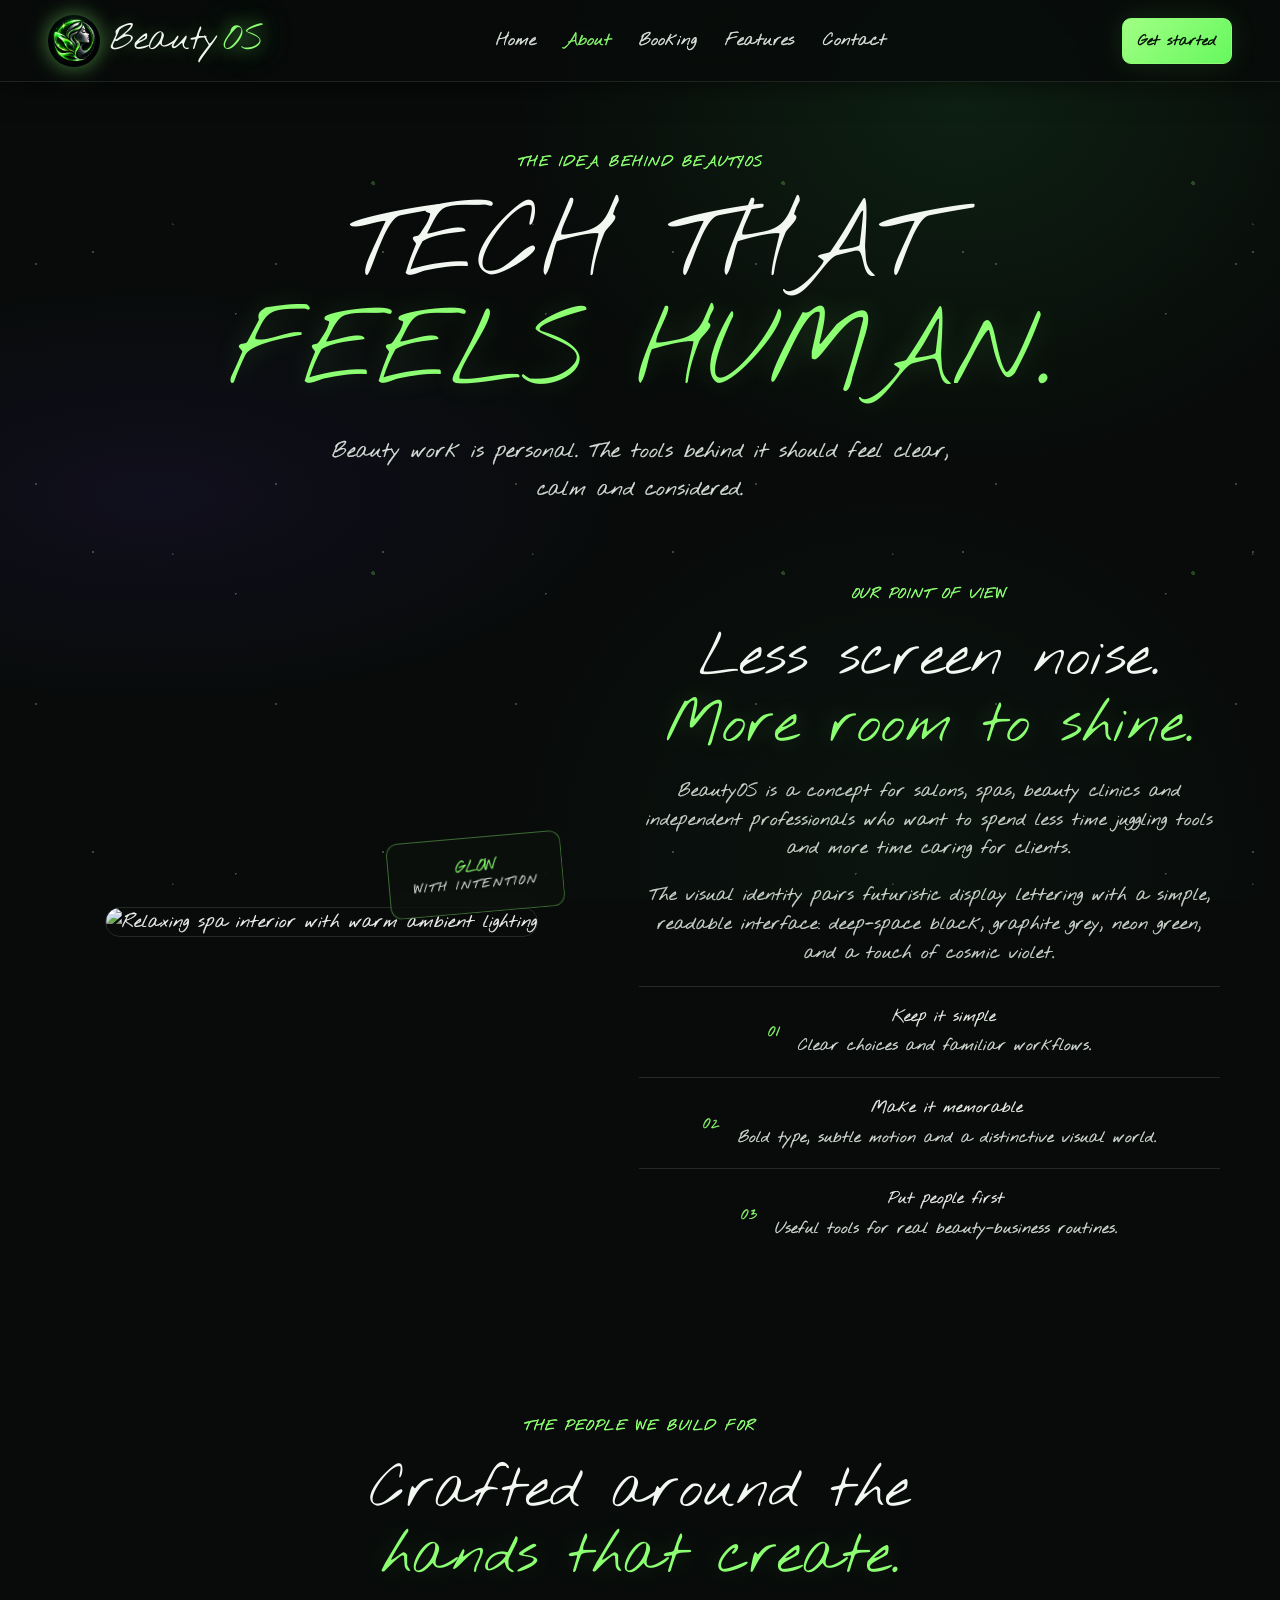
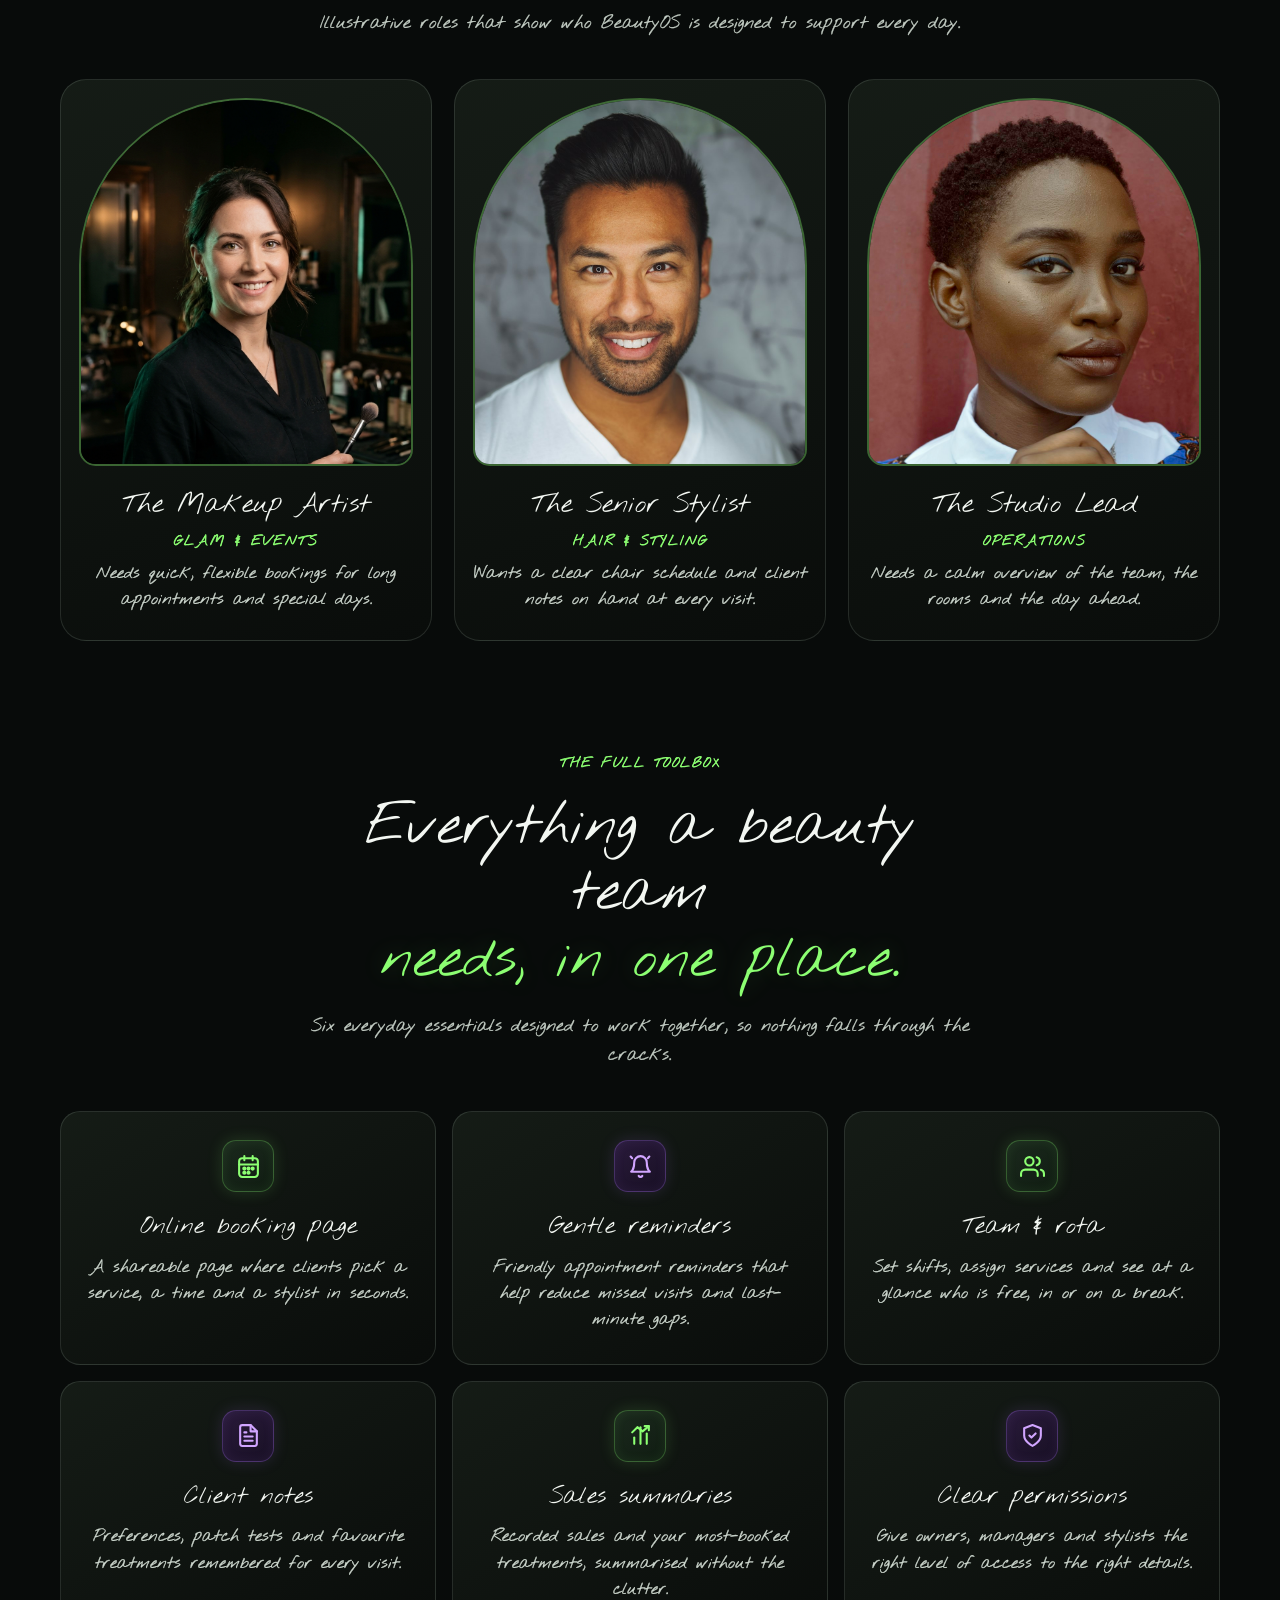
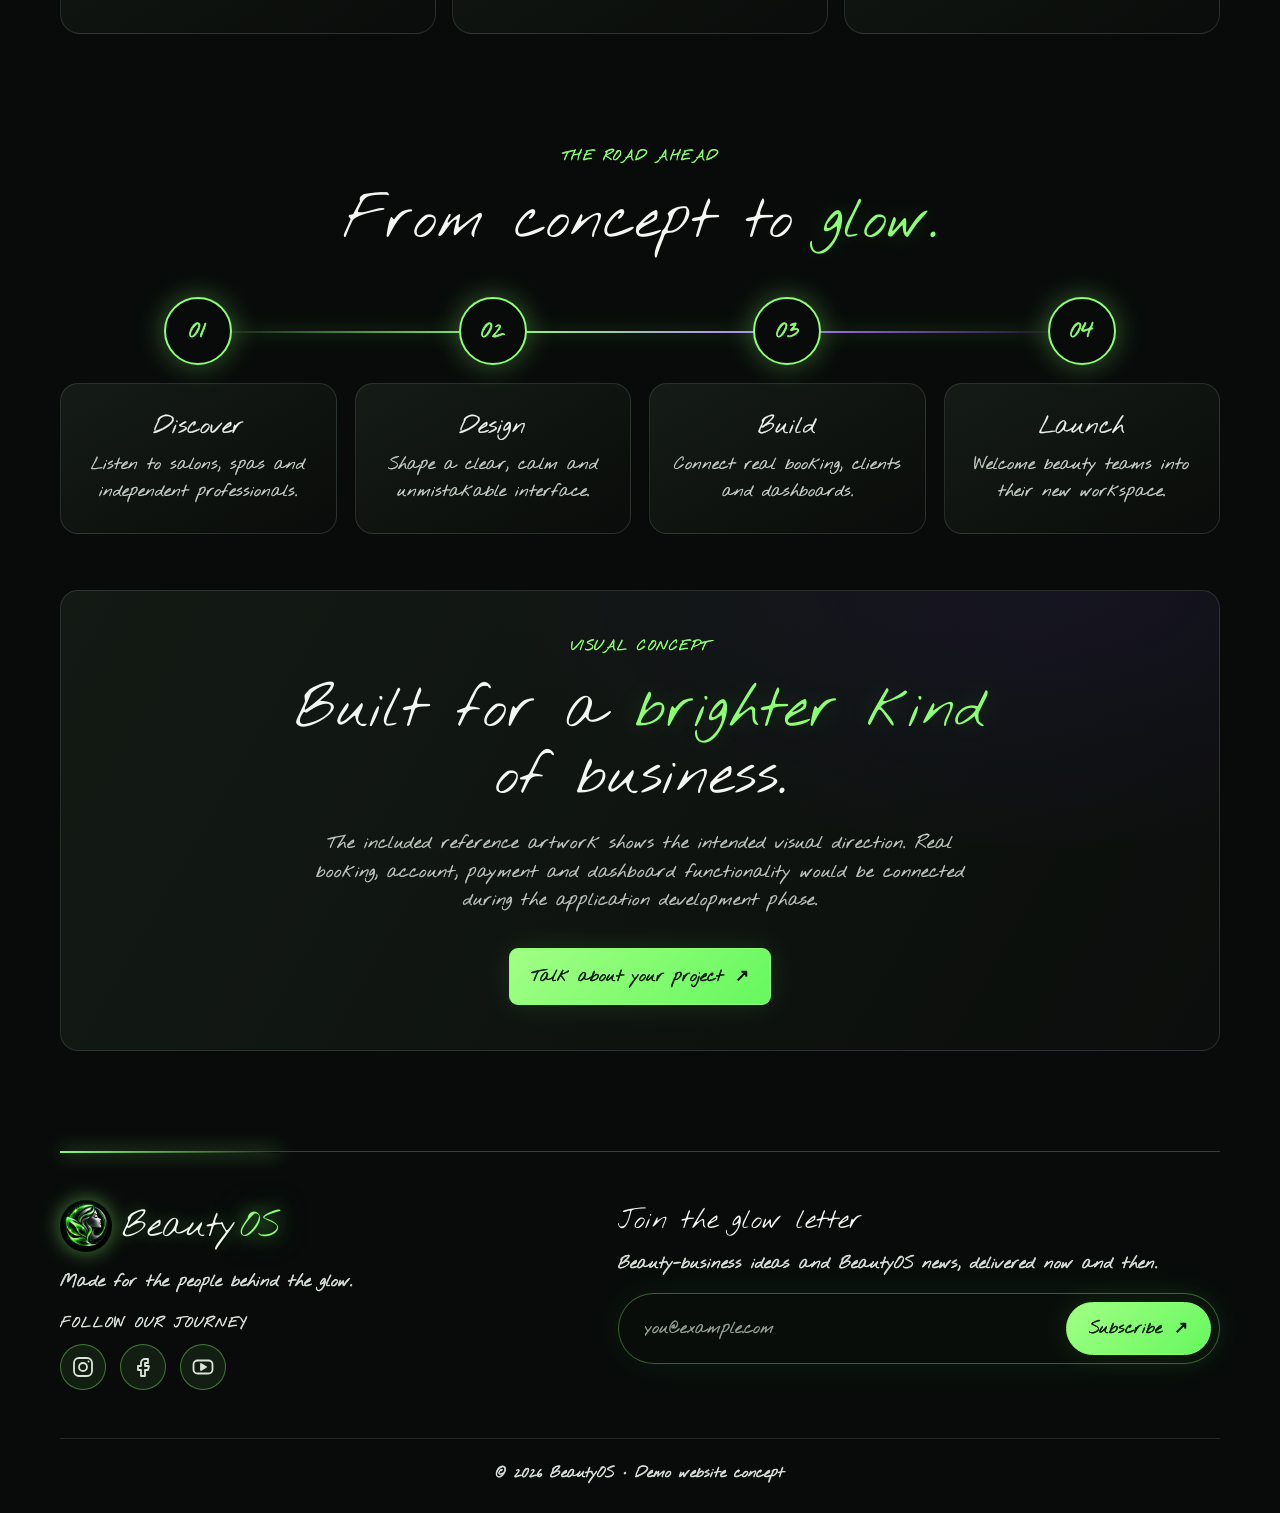
==== commit 58391158: "secondcommit" ====
--- a/about.html
+++ b/about.html
@@ -1,10 +1,12 @@
 <!doctype html>
 <html lang="en">
+
 <head>
   <meta charset="utf-8">
   <meta name="viewport" content="width=device-width, initial-scale=1">
   <meta name="theme-color" content="#080b0a">
-  <meta name="description" content="Learn about BeautyOS — technology designed for salons, spas, clinics and beauty professionals.">
+  <meta name="description"
+    content="Learn about BeautyOS — technology designed for salons, spas, clinics and beauty professionals.">
   <title>About — BeautyOS</title>
   <link rel="icon" type="image/png" href="assets/logo.png">
   <link rel="apple-touch-icon" href="assets/logo.png">
@@ -13,164 +15,261 @@
   <link href="https://fonts.googleapis.com/css2?family=Nothing+You+Could+Do&display=swap" rel="stylesheet">
   <link rel="stylesheet" href="styles.css">
 </head>
+
 <body>
-<div class="space-glow"></div>
-<header class="site-header">
-  <a class="brand" href="index.html" aria-label="BeautyOS home"><img class="brand-icon" src="assets/logo.png" alt="BeautyOS Logo">Beauty<span>OS</span></a>
-  <button class="menu-toggle" aria-label="Toggle navigation" aria-expanded="false">☰</button>
-  <nav class="nav-links">
-    <a href="index.html">Home</a>
-    <a class="active" href="about.html">About</a>
-    <a href="booking.html">Booking</a>
-    <a href="features.html">Features</a>
-    <a href="contact.html">Contact</a>
-  </nav>
-  <a class="button button-small" href="booking.html">Get started <span>↗</span></a>
-</header>
-<main>
-  <section class="page-hero section-wrap">
-    <p class="eyebrow reveal">THE IDEA BEHIND BEAUTYOS</p>
-    <h1 class="reveal">TECH THAT<br><span class="green-text">FEELS HUMAN.</span></h1>
-    <p class="lead reveal">Beauty work is personal. The tools behind it should feel clear, calm and considered.</p>
-  </section>
-  <section class="section-wrap about-grid">
-    <div class="about-image reveal">
-      <img src="https://images.unsplash.com/photo-1600334129128-685c5582fd35?auto=format&fit=crop&w=1000&q=85" alt="Relaxing spa interior with warm ambient lighting">
-      <div class="image-stamp">GLOW<br><span>WITH INTENTION</span></div>
+  <div class="space-glow"></div>
+  <header class="site-header">
+    <a class="brand" href="index.html" aria-label="BeautyOS home"><img class="brand-icon" src="assets/logo.png"
+        alt="BeautyOS Logo">Beauty<span>OS</span></a>
+    <button class="menu-toggle" aria-label="Toggle navigation" aria-expanded="false">☰</button>
+    <nav class="nav-links">
+      <a href="index.html">Home</a>
+      <a class="active" href="about.html">About</a>
+      <a href="booking.html">Booking</a>
+      <a href="features.html">Features</a>
+      <a href="contact.html">Contact</a>
+      <div class="nav-mobile-cta">
+        <a class="button button-small" href="booking.html">Get started</a>
+      </div>
+    </nav>
+    <a class="button button-small" href="booking.html">Get started</a>
+  </header>
+  <main>
+    <section class="page-hero section-wrap">
+      <p class="eyebrow reveal">THE IDEA BEHIND BEAUTYOS</p>
+      <h1 class="reveal">TECH THAT<br><span class="green-text">FEELS HUMAN.</span></h1>
+      <p class="lead reveal">Beauty work is personal. The tools behind it should feel clear, calm and considered.</p>
+    </section>
+    <section class="section-wrap about-grid">
+      <div class="about-image reveal">
+        <img src="https://images.unsplash.com/photo-1600334129128-685c5582fd35?auto=format&fit=crop&w=1000&q=85"
+          alt="Relaxing spa interior with warm ambient lighting">
+        <div class="image-stamp">GLOW<br><span>WITH INTENTION</span></div>
+      </div>
+      <div class="about-copy reveal delay-1">
+        <p class="eyebrow">OUR POINT OF VIEW</p>
+        <h2>Less screen noise.<br><span class="green-text">More room to shine.</span></h2>
+        <p>BeautyOS is a concept for salons, spas, beauty clinics and independent professionals who want to spend less
+          time juggling tools and more time caring for clients.</p>
+        <p>The visual identity pairs futuristic display lettering with a simple, readable interface: deep-space black,
+          graphite grey, neon green, and a touch of cosmic violet.</p>
+        <div class="principle">
+          <span>01</span>
+          <div>
+            <b>Keep it simple</b>
+            <p>Clear choices and familiar workflows.</p>
+          </div>
+        </div>
+        <div class="principle">
+          <span>02</span>
+          <div>
+            <b>Make it memorable</b>
+            <p>Bold type, subtle motion and a distinctive visual world.</p>
+          </div>
+        </div>
+        <div class="principle">
+          <span>03</span>
+          <div>
+            <b>Put people first</b>
+            <p>Useful tools for real beauty-business routines.</p>
+          </div>
+        </div>
+      </div>
+    </section>
+    <section class="section-wrap sec">
+      <div class="section-heading reveal">
+        <p class="eyebrow">THE PEOPLE WE BUILD FOR</p>
+        <h2>Crafted around the<br><span class="green-text">hands that create.</span></h2>
+        <p class="muted">Illustrative roles that show who BeautyOS is designed to support every day.</p>
+      </div>
+      <div class="team-grid">
+        <article class="team-card reveal">
+          <div class="team-photo"><img src="assets/team-1.jpg" alt="Makeup artist holding a brush" loading="lazy"></div>
+          <h3>The Makeup Artist</h3>
+          <p class="team-role">GLAM &amp; EVENTS</p>
+          <p>Needs quick, flexible bookings for long appointments and special days.</p>
+        </article>
+        <article class="team-card reveal delay-1">
+          <div class="team-photo"><img src="assets/team-2.jpg" alt="Smiling stylist portrait" loading="lazy"></div>
+          <h3>The Senior Stylist</h3>
+          <p class="team-role">HAIR &amp; STYLING</p>
+          <p>Wants a clear chair schedule and client notes on hand at every visit.</p>
+        </article>
+        <article class="team-card reveal delay-2">
+          <div class="team-photo"><img src="assets/team-3.jpg" alt="Confident beauty professional portrait"
+              loading="lazy"></div>
+          <h3>The Studio Lead</h3>
+          <p class="team-role">OPERATIONS</p>
+          <p>Needs a calm overview of the team, the rooms and the day ahead.</p>
+        </article>
+      </div>
+    </section>
+    <section class="section-wrap sec">
+      <div class="section-heading reveal">
+        <p class="eyebrow">THE FULL TOOLBOX</p>
+        <h2>Everything a beauty team<br><span class="green-text">needs, in one place.</span></h2>
+        <p class="muted">Six everyday essentials designed to work together, so nothing falls through the cracks.</p>
+      </div>
+      <div class="toolbox">
+        <article class="tool-tile reveal">
+          <span class="feature-icon green-icon">
+            <svg viewBox="0 0 24 24" fill="none" stroke="currentColor" stroke-width="2" stroke-linecap="round"
+              stroke-linejoin="round" aria-hidden="true">
+              <rect x="3" y="4" width="18" height="18" rx="3" />
+              <line x1="16" y1="2" x2="16" y2="6" />
+              <line x1="8" y1="2" x2="8" y2="6" />
+              <line x1="3" y1="10" x2="21" y2="10" />
+              <circle cx="8" cy="14" r="1" fill="currentColor" />
+              <circle cx="12" cy="14" r="1" fill="currentColor" />
+              <circle cx="16" cy="14" r="1" fill="currentColor" />
+              <circle cx="8" cy="18" r="1" fill="currentColor" />
+              <circle cx="12" cy="18" r="1" fill="currentColor" />
+            </svg>
+          </span>
+          <h3>Online booking page</h3>
+          <p>A shareable page where clients pick a service, a time and a stylist in seconds.</p>
+        </article>
+        <article class="tool-tile reveal delay-1">
+          <span class="feature-icon purple-icon">
+            <svg viewBox="0 0 24 24" fill="none" stroke="currentColor" stroke-width="2" stroke-linecap="round"
+              stroke-linejoin="round" aria-hidden="true">
+              <path d="M18 8A6 6 0 0 0 6 8c0 7-3 9-3 9h18s-3-2-3-9" />
+              <path d="M13.73 21a2 2 0 0 1-3.46 0" />
+              <path d="M19 4l1.5-1.5M4 4l-1.5-1.5" />
+            </svg>
+          </span>
+          <h3>Gentle reminders</h3>
+          <p>Friendly appointment reminders that help reduce missed visits and last-minute gaps.</p>
+        </article>
+        <article class="tool-tile reveal delay-2">
+          <span class="feature-icon green-icon">
+            <svg viewBox="0 0 24 24" fill="none" stroke="currentColor" stroke-width="2" stroke-linecap="round"
+              stroke-linejoin="round" aria-hidden="true">
+              <path d="M17 21v-2a4 4 0 0 0-4-4H5a4 4 0 0 0-4 4v2" />
+              <circle cx="9" cy="7" r="4" />
+              <path d="M23 21v-2a4 4 0 0 0-3-3.87" />
+              <path d="M16 3.13a4 4 0 0 1 0 7.75" />
+            </svg>
+          </span>
+          <h3>Team &amp; rota</h3>
+          <p>Set shifts, assign services and see at a glance who is free, in or on a break.</p>
+        </article>
+        <article class="tool-tile reveal">
+          <span class="feature-icon purple-icon">
+            <svg viewBox="0 0 24 24" fill="none" stroke="currentColor" stroke-width="2" stroke-linecap="round"
+              stroke-linejoin="round" aria-hidden="true">
+              <path d="M14 2H6a2 2 0 0 0-2 2v16a2 2 0 0 0 2 2h12a2 2 0 0 0 2-2V8z" />
+              <polyline points="14 2 14 8 20 8" />
+              <line x1="16" y1="13" x2="8" y2="13" />
+              <line x1="16" y1="17" x2="8" y2="17" />
+              <line x1="10" y1="9" x2="8" y2="9" />
+            </svg>
+          </span>
+          <h3>Client notes</h3>
+          <p>Preferences, patch tests and favourite treatments remembered for every visit.</p>
+        </article>
+        <article class="tool-tile reveal delay-1">
+          <span class="feature-icon green-icon">
+            <svg viewBox="0 0 24 24" fill="none" stroke="currentColor" stroke-width="2" stroke-linecap="round"
+              stroke-linejoin="round" aria-hidden="true">
+              <line x1="18" y1="20" x2="18" y2="10" />
+              <line x1="12" y1="20" x2="12" y2="4" />
+              <line x1="6" y1="20" x2="6" y2="14" />
+              <polyline points="4 9 9 4 14 8 20 3" />
+              <polyline points="16 3 20 3 20 7" />
+            </svg>
+          </span>
+          <h3>Sales summaries</h3>
+          <p>Recorded sales and your most-booked treatments, summarised without the clutter.</p>
+        </article>
+        <article class="tool-tile reveal delay-2">
+          <span class="feature-icon purple-icon">
+            <svg viewBox="0 0 24 24" fill="none" stroke="currentColor" stroke-width="2" stroke-linecap="round"
+              stroke-linejoin="round" aria-hidden="true">
+              <path d="M12 22s8-4 8-10V5l-8-3-8 3v7c0 6 8 10 8 10z" />
+              <polyline points="9 12 11 14 15 10" />
+            </svg>
+          </span>
+          <h3>Clear permissions</h3>
+          <p>Give owners, managers and stylists the right level of access to the right details.</p>
+        </article>
+      </div>
+    </section>
+    <section class="section-wrap sec">
+      <div class="section-heading reveal">
+        <p class="eyebrow">THE ROAD AHEAD</p>
+        <h2>From concept to <span class="green-text">glow.</span></h2>
+      </div>
+      <div class="roadmap reveal">
+        <div class="road-step"><span class="road-dot">01</span>
+          <div class="road-card"><b>Discover</b>
+            <p>Listen to salons, spas and independent professionals.</p>
+          </div>
+        </div>
+        <div class="road-step"><span class="road-dot">02</span>
+          <div class="road-card"><b>Design</b>
+            <p>Shape a clear, calm and unmistakable interface.</p>
+          </div>
+        </div>
+        <div class="road-step"><span class="road-dot">03</span>
+          <div class="road-card"><b>Build</b>
+            <p>Connect real booking, clients and dashboards.</p>
+          </div>
+        </div>
+        <div class="road-step"><span class="road-dot">04</span>
+          <div class="road-card"><b>Launch</b>
+            <p>Welcome beauty teams into their new workspace.</p>
+          </div>
+        </div>
+      </div>
+    </section>
+    <section class="section-wrap concept-panel reveal">
+      <p class="eyebrow">VISUAL CONCEPT</p>
+      <h2>Built for a <span class="green-text">brighter kind</span><br>of business.</h2>
+      <p class="muted">The included reference artwork shows the intended visual direction. Real booking, account,
+        payment and dashboard functionality would be connected during the application development phase.</p>
+      <a class="button" href="contact.html">Talk about your project <span>↗</span></a>
+    </section>
+  </main>
+  <footer class="footer site-footer section-wrap">
+    <div class="footer-brand">
+      <span class="brand"><img class="brand-icon" src="assets/logo.png" alt="BeautyOS Logo">Beauty<span>OS</span></span>
+      <p>Made for the people behind the glow.</p>
+      <p class="footer-follow">Follow our journey</p>
+      <div class="social-row footer-social">
+        <a class="social-link" href="https://www.instagram.com/" target="_blank" rel="noopener"
+          aria-label="Instagram"><svg viewBox="0 0 24 24" fill="none" stroke="currentColor" stroke-width="1.8"
+            stroke-linecap="round" stroke-linejoin="round" aria-hidden="true">
+            <rect x="3" y="3" width="18" height="18" rx="5" />
+            <circle cx="12" cy="12" r="4" />
+            <circle cx="17.5" cy="6.5" r="1" fill="currentColor" stroke="none" />
+          </svg></a>
+        <a class="social-link" href="https://www.facebook.com/" target="_blank" rel="noopener"
+          aria-label="Facebook"><svg viewBox="0 0 24 24" fill="none" stroke="currentColor" stroke-width="1.8"
+            stroke-linecap="round" stroke-linejoin="round" aria-hidden="true">
+            <path d="M14 8h3V4h-3a4 4 0 0 0-4 4v3H7v4h3v6h4v-6h3l1-4h-4V8z" />
+          </svg></a>
+        <a class="social-link" href="https://www.youtube.com/" target="_blank" rel="noopener" aria-label="YouTube"><svg
+            viewBox="0 0 24 24" fill="none" stroke="currentColor" stroke-width="1.8" stroke-linecap="round"
+            stroke-linejoin="round" aria-hidden="true">
+            <rect x="2.5" y="5.5" width="19" height="13" rx="4" />
+            <path d="M10 9l5 3-5 3z" fill="currentColor" />
+          </svg></a>
+      </div>
     </div>
-    <div class="about-copy reveal delay-1">
-      <p class="eyebrow">OUR POINT OF VIEW</p>
-      <h2>Less screen noise.<br><span class="green-text">More room to shine.</span></h2>
-      <p>BeautyOS is a concept for salons, spas, beauty clinics and independent professionals who want to spend less time juggling tools and more time caring for clients.</p>
-      <p>The visual identity pairs futuristic display lettering with a simple, readable interface: deep-space black, graphite grey, neon green, and a touch of cosmic violet.</p>
-      <div class="principle">
-        <span>01</span>
-        <div>
-          <b>Keep it simple</b>
-          <p>Clear choices and familiar workflows.</p>
-        </div>
-      </div>
-      <div class="principle">
-        <span>02</span>
-        <div>
-          <b>Make it memorable</b>
-          <p>Bold type, subtle motion and a distinctive visual world.</p>
-        </div>
-      </div>
-      <div class="principle">
-        <span>03</span>
-        <div>
-          <b>Put people first</b>
-          <p>Useful tools for real beauty-business routines.</p>
-        </div>
-      </div>
+    <div class="footer-news">
+      <h3>Join the glow letter</h3>
+      <p>Beauty-business ideas and BeautyOS news, delivered now and then.</p>
+      <form class="newsletter" novalidate>
+        <label class="sr-only" for="newsletterEmail">Email address</label>
+        <input id="newsletterEmail" type="email" placeholder="you@example.com" autocomplete="email" required>
+        <button class="button" type="submit">Subscribe <span>&#8599;</span></button>
+      </form>
+      <p class="newsletter-msg" role="status" aria-live="polite"></p>
     </div>
-  </section>
-  <section class="section-wrap sec">
-    <div class="section-heading reveal">
-      <p class="eyebrow">THE PEOPLE WE BUILD FOR</p>
-      <h2>Crafted around the<br><span class="green-text">hands that create.</span></h2>
-      <p class="muted">Illustrative roles that show who BeautyOS is designed to support every day.</p>
-    </div>
-    <div class="team-grid">
-      <article class="team-card reveal"><div class="team-photo"><img src="assets/team-1.jpg" alt="Makeup artist holding a brush" loading="lazy"></div><h3>The Makeup Artist</h3><p class="team-role">GLAM &amp; EVENTS</p><p>Needs quick, flexible bookings for long appointments and special days.</p></article>
-      <article class="team-card reveal delay-1"><div class="team-photo"><img src="assets/team-2.jpg" alt="Smiling stylist portrait" loading="lazy"></div><h3>The Senior Stylist</h3><p class="team-role">HAIR &amp; STYLING</p><p>Wants a clear chair schedule and client notes on hand at every visit.</p></article>
-      <article class="team-card reveal delay-2"><div class="team-photo"><img src="assets/team-3.jpg" alt="Confident beauty professional portrait" loading="lazy"></div><h3>The Studio Lead</h3><p class="team-role">OPERATIONS</p><p>Needs a calm overview of the team, the rooms and the day ahead.</p></article>
-    </div>
-  </section>
-  <section class="section-wrap sec">
-    <div class="section-heading reveal">
-      <p class="eyebrow">THE FULL TOOLBOX</p>
-      <h2>Everything a beauty team<br><span class="green-text">needs, in one place.</span></h2>
-      <p class="muted">Six everyday essentials designed to work together, so nothing falls through the cracks.</p>
-    </div>
-    <div class="toolbox">
-      <article class="tool-tile reveal">
-        <span class="feature-icon green-icon">
-          <svg viewBox="0 0 24 24" fill="none" stroke="currentColor" stroke-width="2" stroke-linecap="round" stroke-linejoin="round" aria-hidden="true"><rect x="3" y="4" width="18" height="18" rx="3"/><line x1="16" y1="2" x2="16" y2="6"/><line x1="8" y1="2" x2="8" y2="6"/><line x1="3" y1="10" x2="21" y2="10"/><circle cx="8" cy="14" r="1" fill="currentColor"/><circle cx="12" cy="14" r="1" fill="currentColor"/><circle cx="16" cy="14" r="1" fill="currentColor"/><circle cx="8" cy="18" r="1" fill="currentColor"/><circle cx="12" cy="18" r="1" fill="currentColor"/></svg>
-        </span>
-        <h3>Online booking page</h3>
-        <p>A shareable page where clients pick a service, a time and a stylist in seconds.</p>
-      </article>
-      <article class="tool-tile reveal delay-1">
-        <span class="feature-icon purple-icon">
-          <svg viewBox="0 0 24 24" fill="none" stroke="currentColor" stroke-width="2" stroke-linecap="round" stroke-linejoin="round" aria-hidden="true"><path d="M18 8A6 6 0 0 0 6 8c0 7-3 9-3 9h18s-3-2-3-9"/><path d="M13.73 21a2 2 0 0 1-3.46 0"/><path d="M19 4l1.5-1.5M4 4l-1.5-1.5"/></svg>
-        </span>
-        <h3>Gentle reminders</h3>
-        <p>Friendly appointment reminders that help reduce missed visits and last-minute gaps.</p>
-      </article>
-      <article class="tool-tile reveal delay-2">
-        <span class="feature-icon green-icon">
-          <svg viewBox="0 0 24 24" fill="none" stroke="currentColor" stroke-width="2" stroke-linecap="round" stroke-linejoin="round" aria-hidden="true"><path d="M17 21v-2a4 4 0 0 0-4-4H5a4 4 0 0 0-4 4v2"/><circle cx="9" cy="7" r="4"/><path d="M23 21v-2a4 4 0 0 0-3-3.87"/><path d="M16 3.13a4 4 0 0 1 0 7.75"/></svg>
-        </span>
-        <h3>Team &amp; rota</h3>
-        <p>Set shifts, assign services and see at a glance who is free, in or on a break.</p>
-      </article>
-      <article class="tool-tile reveal">
-        <span class="feature-icon purple-icon">
-          <svg viewBox="0 0 24 24" fill="none" stroke="currentColor" stroke-width="2" stroke-linecap="round" stroke-linejoin="round" aria-hidden="true"><path d="M14 2H6a2 2 0 0 0-2 2v16a2 2 0 0 0 2 2h12a2 2 0 0 0 2-2V8z"/><polyline points="14 2 14 8 20 8"/><line x1="16" y1="13" x2="8" y2="13"/><line x1="16" y1="17" x2="8" y2="17"/><line x1="10" y1="9" x2="8" y2="9"/></svg>
-        </span>
-        <h3>Client notes</h3>
-        <p>Preferences, patch tests and favourite treatments remembered for every visit.</p>
-      </article>
-      <article class="tool-tile reveal delay-1">
-        <span class="feature-icon green-icon">
-          <svg viewBox="0 0 24 24" fill="none" stroke="currentColor" stroke-width="2" stroke-linecap="round" stroke-linejoin="round" aria-hidden="true"><line x1="18" y1="20" x2="18" y2="10"/><line x1="12" y1="20" x2="12" y2="4"/><line x1="6" y1="20" x2="6" y2="14"/><polyline points="4 9 9 4 14 8 20 3"/><polyline points="16 3 20 3 20 7"/></svg>
-        </span>
-        <h3>Sales summaries</h3>
-        <p>Recorded sales and your most-booked treatments, summarised without the clutter.</p>
-      </article>
-      <article class="tool-tile reveal delay-2">
-        <span class="feature-icon purple-icon">
-          <svg viewBox="0 0 24 24" fill="none" stroke="currentColor" stroke-width="2" stroke-linecap="round" stroke-linejoin="round" aria-hidden="true"><path d="M12 22s8-4 8-10V5l-8-3-8 3v7c0 6 8 10 8 10z"/><polyline points="9 12 11 14 15 10"/></svg>
-        </span>
-        <h3>Clear permissions</h3>
-        <p>Give owners, managers and stylists the right level of access to the right details.</p>
-      </article>
-    </div>
-  </section>
-  <section class="section-wrap sec">
-    <div class="section-heading reveal">
-      <p class="eyebrow">THE ROAD AHEAD</p>
-      <h2>From concept to <span class="green-text">glow.</span></h2>
-    </div>
-    <div class="roadmap reveal">
-      <div class="road-step"><span class="road-dot">01</span><div class="road-card"><b>Discover</b><p>Listen to salons, spas and independent professionals.</p></div></div>
-      <div class="road-step"><span class="road-dot">02</span><div class="road-card"><b>Design</b><p>Shape a clear, calm and unmistakable interface.</p></div></div>
-      <div class="road-step"><span class="road-dot">03</span><div class="road-card"><b>Build</b><p>Connect real booking, clients and dashboards.</p></div></div>
-      <div class="road-step"><span class="road-dot">04</span><div class="road-card"><b>Launch</b><p>Welcome beauty teams into their new workspace.</p></div></div>
-    </div>
-  </section>
-  <section class="section-wrap concept-panel reveal">
-    <p class="eyebrow">VISUAL CONCEPT</p>
-    <h2>Built for a <span class="green-text">brighter kind</span><br>of business.</h2>
-    <p class="muted">The included reference artwork shows the intended visual direction. Real booking, account, payment and dashboard functionality would be connected during the application development phase.</p>
-    <a class="button" href="contact.html">Talk about your project <span>↗</span></a>
-  </section>
-</main>
-<footer class="footer site-footer section-wrap">
-  <div class="footer-brand">
-    <span class="brand"><img class="brand-icon" src="assets/logo.png" alt="BeautyOS Logo">Beauty<span>OS</span></span>
-    <p>Made for the people behind the glow.</p>
-    <p class="footer-follow">Follow our journey</p>
-    <div class="social-row footer-social">
-      <a class="social-link" href="https://www.instagram.com/" target="_blank" rel="noopener" aria-label="Instagram"><svg viewBox="0 0 24 24" fill="none" stroke="currentColor" stroke-width="1.8" stroke-linecap="round" stroke-linejoin="round" aria-hidden="true"><rect x="3" y="3" width="18" height="18" rx="5"/><circle cx="12" cy="12" r="4"/><circle cx="17.5" cy="6.5" r="1" fill="currentColor" stroke="none"/></svg></a>
-      <a class="social-link" href="https://www.facebook.com/" target="_blank" rel="noopener" aria-label="Facebook"><svg viewBox="0 0 24 24" fill="none" stroke="currentColor" stroke-width="1.8" stroke-linecap="round" stroke-linejoin="round" aria-hidden="true"><path d="M14 8h3V4h-3a4 4 0 0 0-4 4v3H7v4h3v6h4v-6h3l1-4h-4V8z"/></svg></a>
-      <a class="social-link" href="https://www.youtube.com/" target="_blank" rel="noopener" aria-label="YouTube"><svg viewBox="0 0 24 24" fill="none" stroke="currentColor" stroke-width="1.8" stroke-linecap="round" stroke-linejoin="round" aria-hidden="true"><rect x="2.5" y="5.5" width="19" height="13" rx="4"/><path d="M10 9l5 3-5 3z" fill="currentColor"/></svg></a>
-    </div>
-  </div>
-  <div class="footer-news">
-    <h3>Join the glow letter</h3>
-    <p>Beauty-business ideas and BeautyOS news, delivered now and then.</p>
-    <form class="newsletter" novalidate>
-      <label class="sr-only" for="newsletterEmail">Email address</label>
-      <input id="newsletterEmail" type="email" placeholder="you@example.com" autocomplete="email" required>
-      <button class="button" type="submit">Subscribe <span>&#8599;</span></button>
-    </form>
-    <p class="newsletter-msg" role="status" aria-live="polite"></p>
-  </div>
-  <small>&copy; <span data-year></span> BeautyOS &middot; Demo website concept</small>
-</footer>
-<script src="script.js"></script>
+    <small>&copy; <span data-year></span> BeautyOS &middot; Demo website concept</small>
+  </footer>
+  <script src="script.js"></script>
 </body>
+
 </html>
--- a/styles.css
+++ b/styles.css
@@ -156,7 +156,7 @@
   font-family: var(--font-logo);
   color: var(--green);
   text-shadow: 0 0 18px rgba(140, 255, 114, 0.85), 0 0 32px rgba(81, 237, 118, 0.5);
-  margin-left: 0;
+  margin-left: -0.18em;
   padding-left: 0;
   display: inline-block;
 }
@@ -181,6 +181,10 @@
 .nav-links a:hover,
 .nav-links a.active {
   color: var(--green);
+}
+
+.nav-mobile-cta {
+  display: none;
 }
 
 /* Buttons */
@@ -209,28 +213,34 @@
 .button-small {
   padding: 10px 15px;
   font-size: 0.85rem;
+  gap: 6px;
 }
 
 .button-ghost {
-  background: rgba(255, 255, 255, 0.02);
-  border-color: #59645b;
-  color: var(--text);
-  box-shadow: none;
+  background: rgba(12, 18, 14, 0.85);
+  border: 1.5px solid rgba(140, 255, 114, 0.45);
+  color: #f5faf5;
+  box-shadow: 0 4px 18px rgba(0, 0, 0, 0.4);
 }
 
 .button-ghost:hover {
-  border-color: var(--purple);
-  box-shadow: 0 0 25px rgba(177, 124, 255, 0.15);
+  background: rgba(140, 255, 114, 0.18);
+  border-color: var(--green);
+  color: #ffffff;
+  box-shadow: 0 0 25px rgba(140, 255, 114, 0.3);
 }
 
 .play {
-  font-size: 12px;
-  border: 1px solid #7e8b80;
+  font-size: 11px;
+  border: 1.5px solid rgba(140, 255, 114, 0.6);
   border-radius: 50%;
   width: 24px;
   height: 24px;
   display: grid;
   place-items: center;
+  color: var(--green);
+  background: rgba(140, 255, 114, 0.12);
+  line-height: 1;
 }
 
 .menu-toggle {
@@ -397,12 +407,19 @@
   align-items: center;
   gap: 12px;
   padding: 13px 16px;
-  border: 1px solid rgba(255, 255, 255, 0.14);
+  border: 1px solid rgba(140, 255, 114, 0.24);
   border-radius: 12px;
-  background: rgba(12, 17, 13, 0.83);
+  background: rgba(10, 15, 11, 0.86);
   -webkit-backdrop-filter: blur(14px);
   backdrop-filter: blur(14px);
-  box-shadow: 0 15px 50px rgba(0, 0, 0, 0.5);
+  box-shadow: 0 15px 50px rgba(0, 0, 0, 0.55), 0 0 18px rgba(140, 255, 114, 0.08);
+  transition: transform 0.3s ease, border-color 0.3s ease, box-shadow 0.3s ease;
+}
+
+.floating-tag:hover {
+  transform: translateY(-3px);
+  border-color: rgba(140, 255, 114, 0.45);
+  box-shadow: 0 20px 55px rgba(0, 0, 0, 0.7), 0 0 24px rgba(140, 255, 114, 0.2);
 }
 
 .floating-tag b, .floating-tag small {
@@ -1155,6 +1172,30 @@
   .nav-links a {
     font-size: 15px;
   }
+  .nav-mobile-cta {
+    display: flex;
+    flex-direction: column;
+    gap: 10px;
+    width: 100%;
+    margin-top: 6px;
+    padding-top: 18px;
+    border-top: 1px solid var(--line);
+  }
+  .nav-mobile-cta .button {
+    width: 100%;
+    justify-content: center;
+    box-sizing: border-box;
+    padding: 13px 20px;
+    font-size: 17px;
+    color: #041007 !important;
+    font-weight: 700 !important;
+    -webkit-text-stroke: 0.6px #041007 !important;
+    text-shadow: none !important;
+    box-shadow: 0 4px 22px rgba(140, 255, 114, 0.4);
+  }
+  .nav-mobile-cta .button:hover {
+    color: #041007 !important;
+  }
   .section-wrap {
     width: min(100% - 32px, 540px);
   }
@@ -1166,21 +1207,7 @@
   .hero h1 {
     font-size: clamp(3.2rem, 13vw, 5.2rem);
   }
-  .hero-visual {
-    height: 390px;
-    margin-top: 15px;
-  }
-  .beauty-photo {
-    width: 75%;
-    right: 8%;
-    height: 86%;
-  }
-  .tag-top {
-    left: 0;
-  }
-  .tag-bottom {
-    right: 0;
-  }
+  /* hero-visual mobile layout refined in dedicated block below for optimal cascade */
   .stats-strip {
     padding: 20px;
     gap: 18px;
@@ -1342,7 +1369,173 @@
 main .page-hero h1 { font-size: clamp(3.4rem, 8vw, 6.6rem); }
 @media (max-width: 860px) {
   main .hero, main .image-feature, main .about-grid, main .contact-hero, main .booking-layout { grid-template-columns: 1fr; }
-  main .hero-visual { height: 420px; }
+  main .hero-visual { height: 460px; }
+}
+
+/* =====================================================================
+   HERO VISUAL MOBILE REFINEMENT:
+   Clean spacious framing, non-overlapping glass floating badges,
+   unobstructed portrait view, and artistic diagonal typography.
+   ===================================================================== */
+@media (max-width: 680px) {
+  main .hero-visual {
+    position: relative;
+    width: 100%;
+    height: 440px;
+    margin-top: 18px;
+    display: grid;
+    place-items: center;
+  }
+  main .beauty-photo {
+    position: absolute;
+    left: 50%;
+    right: auto;
+    top: 3%;
+    transform: translateX(-50%);
+    width: 76%;
+    max-width: 290px;
+    height: 88%;
+    object-fit: cover;
+    object-position: center;
+    border-radius: 140px 140px 24px 24px;
+    border: 1.5px solid rgba(140, 255, 114, 0.4);
+    box-shadow: 0 0 55px rgba(140, 255, 114, 0.2), 0 20px 45px rgba(0, 0, 0, 0.7);
+    filter: saturate(0.92) contrast(1.03);
+  }
+  main .photo-shade {
+    position: absolute;
+    inset: 0;
+    pointer-events: none;
+    border-radius: 20px;
+  }
+  main .floating-tag {
+    position: absolute;
+    z-index: 3;
+    display: flex;
+    align-items: center;
+    gap: 8px;
+    padding: 8px 12px;
+    border-radius: 13px;
+    border: 1px solid rgba(140, 255, 114, 0.32);
+    background: rgba(8, 13, 9, 0.88);
+    -webkit-backdrop-filter: blur(16px);
+    backdrop-filter: blur(16px);
+    box-shadow: 0 12px 34px rgba(0, 0, 0, 0.65), 0 0 18px rgba(140, 255, 114, 0.14);
+    white-space: nowrap;
+    transition: transform 0.25s ease, border-color 0.25s ease;
+  }
+  main .floating-tag:hover {
+    transform: translateY(-2px);
+    border-color: rgba(140, 255, 114, 0.55);
+  }
+  main .floating-tag b {
+    font-size: 13px !important;
+    line-height: 1.25;
+    letter-spacing: -0.01em;
+    color: #f5faf5;
+  }
+  main .floating-tag small {
+    font-size: 11px !important;
+    line-height: 1.2;
+    color: #a8b8aa;
+    margin-top: 1px;
+  }
+  main .tag-icon {
+    font-size: 1.15rem;
+    color: var(--green);
+    filter: drop-shadow(0 0 6px var(--green));
+    line-height: 1;
+  }
+  main .live-dot {
+    width: 8px;
+    height: 8px;
+    margin-right: 0;
+    flex-shrink: 0;
+  }
+  main .tag-top {
+    top: 1%;
+    left: 2%;
+    right: auto;
+    bottom: auto;
+  }
+  main .tag-bottom {
+    bottom: 2%;
+    right: 2%;
+    left: auto;
+    top: auto;
+  }
+  main .glow-word {
+    position: absolute;
+    left: 6px;
+    bottom: 8px;
+    font: 800 0.82rem / 1.15 var(--font-display);
+    letter-spacing: 0.12em;
+    color: var(--green);
+    text-shadow: 0 0 16px rgba(140, 255, 114, 0.55);
+    opacity: 0.85;
+    transform: rotate(-7deg);
+    z-index: 2;
+    pointer-events: none;
+  }
+  main .planet {
+    width: 82px;
+    height: 82px;
+    top: -4px;
+    right: 3%;
+    box-shadow: 0 0 50px rgba(137, 85, 255, 0.35);
+    opacity: 0.8;
+  }
+  main .orbit-one {
+    width: 104%;
+    height: 58%;
+    left: -2%;
+  }
+  main .orbit-two {
+    width: 90%;
+    height: 74%;
+    left: 5%;
+  }
+}
+
+@media (max-width: 420px) {
+  main .hero-visual {
+    height: 410px;
+  }
+  main .beauty-photo {
+    width: 78%;
+    max-width: 260px;
+    height: 86%;
+    border-radius: 120px 120px 20px 20px;
+  }
+  main .floating-tag {
+    padding: 7px 10px;
+    gap: 7px;
+    border-radius: 11px;
+  }
+  main .floating-tag b {
+    font-size: 12px !important;
+  }
+  main .floating-tag small {
+    font-size: 10px !important;
+  }
+  main .tag-top {
+    top: 0;
+    left: 1%;
+  }
+  main .tag-bottom {
+    bottom: 1%;
+    right: 1%;
+  }
+  main .glow-word {
+    left: 4px;
+    bottom: 6px;
+    font-size: 0.74rem;
+    letter-spacing: 0.1em;
+  }
+  main .planet {
+    width: 70px;
+    height: 70px;
+  }
 }
 
 /* =====================================================================
@@ -1363,6 +1556,7 @@
 .bento-item figcaption small { font-size: 14px; color: #dbe6dc; }
 .bento-tall { grid-row: span 2; }
 .bento-wide { grid-column: span 2; }
+.bento-half { grid-column: span 1; }
 
 /* --- Home: Testimonial spotlight --- */
 .spotlight { display: grid; grid-template-columns: .85fr 1.15fr; gap: 48px; align-items: center; padding: 36px; border: 1px solid rgba(140,255,114,.2); border-radius: 26px; background: radial-gradient(ellipse at 100% 0%, rgba(177,124,255,.14), transparent 45%), linear-gradient(130deg, #131b15, #0a0d0b); position: relative; overflow: hidden; }
@@ -1490,8 +1684,10 @@
 
 /* --- Responsive for new sections --- */
 @media (max-width: 960px) {
-  .bento { grid-template-columns: repeat(2, 1fr); grid-auto-rows: 200px; }
-  .bento-tall { grid-row: span 2; }
+  .bento { grid-template-columns: repeat(2, 1fr); gap: 16px; grid-auto-rows: auto; }
+  .bento-tall { grid-row: auto; grid-column: span 2; height: 320px; }
+  .bento-wide { grid-column: span 2; height: 230px; }
+  .bento-half { grid-column: span 1; height: 210px; }
   .spotlight, .faq-wrap, .visit, .follow { grid-template-columns: 1fr; }
   .team-grid { grid-template-columns: 1fr; max-width: 420px; margin: 0 auto; }
   .roadmap { grid-template-columns: repeat(2, 1fr); row-gap: 52px; }
@@ -1513,8 +1709,20 @@
   .spot-metrics { grid-template-columns: 1fr; }
   .roadmap { grid-template-columns: 1fr; }
   .visit { padding: 26px; }
-  .bento { grid-auto-rows: 160px; }
-  .bento-wide { grid-column: span 2; }
+  .bento { grid-template-columns: repeat(2, 1fr); gap: 12px; grid-auto-rows: auto; }
+  .bento-tall { grid-row: auto; grid-column: span 2; height: 270px; }
+  .bento-wide { grid-column: span 2; height: 200px; }
+  .bento-half { grid-column: span 1; height: 180px; }
+  .bento-item figcaption { bottom: 12px; padding: 0 12px; }
+  .bento-item figcaption b { font-size: 18px; }
+  .bento-item figcaption small { font-size: 13px; }
+}
+@media (max-width: 480px) {
+  .bento { grid-template-columns: 1fr; gap: 14px; }
+  .bento-tall, .bento-wide, .bento-half { grid-column: 1 / -1; }
+  .bento-tall { height: 260px; }
+  .bento-wide { height: 200px; }
+  .bento-half { height: 190px; }
 }
 
 /* =====================================================================
@@ -1540,22 +1748,61 @@
 .step small, .booking-photo-caption, .contact-detail small, .footer small, .footer p, .footer > div a, .spot-by small, .spot-metrics span, .team-role {
   -webkit-text-stroke: .7px currentColor;
 }
-.button, .nav-links a, .brand { -webkit-text-stroke: .5px currentColor; }
+/* Primary solid buttons: crisp dark ink on neon green background */
+.button:not(.button-ghost) { color: #041007 !important; -webkit-text-stroke: .6px #041007 !important; }
+.button:not(.button-ghost):hover { color: #041007 !important; -webkit-text-stroke: .6px #041007 !important; filter: brightness(1.05) saturate(1.15); }
+
+/* Ghost buttons: luminous high-contrast text and glowing border, always visible on dark background */
+.button.button-ghost,
+.button-ghost {
+  color: #f5faf5 !important;
+  -webkit-text-stroke: .45px currentColor !important;
+  background: rgba(12, 18, 14, 0.85) !important;
+  border: 1.5px solid rgba(140, 255, 114, 0.45) !important;
+  box-shadow: 0 6px 22px rgba(0, 0, 0, 0.45), inset 0 0 10px rgba(140, 255, 114, 0.05) !important;
+}
+
+.button.button-ghost .play,
+.button-ghost .play {
+  color: var(--green) !important;
+  -webkit-text-stroke: 0 !important;
+  border: 1.5px solid rgba(140, 255, 114, 0.6) !important;
+  background: rgba(140, 255, 114, 0.12) !important;
+  box-shadow: 0 0 10px rgba(140, 255, 114, 0.25);
+}
+
+.button.button-ghost:hover,
+.button-ghost:hover {
+  color: #ffffff !important;
+  -webkit-text-stroke: .5px #ffffff !important;
+  background: rgba(140, 255, 114, 0.18) !important;
+  border-color: var(--green) !important;
+  box-shadow: 0 0 28px rgba(140, 255, 114, 0.35), 0 8px 24px rgba(0, 0, 0, 0.5) !important;
+  transform: translateY(-2px);
+}
+
+.button.button-ghost:hover .play,
+.button-ghost:hover .play {
+  background: var(--green) !important;
+  border-color: var(--green) !important;
+  color: #041007 !important;
+  -webkit-text-stroke: .6px #041007 !important;
+}
+
+.nav-links a:not(.button), .brand { -webkit-text-stroke: .5px currentColor; }
 .brand { -webkit-text-stroke: 0; }
 .muted { color: #c6d0c7; }
 .lead { color: #dbe4dc; }
 .card-kicker, .contact-detail small, .floating-tag small, .chip small, .menu-text small, .spot-by small { color: #c3cfc5; }
-.trust-line, .stats-strip span, .footer p, .footer > div a, .footer small, .form-note, .step small, .principle p, .spot-metrics span { color: #cdd7ce; }
+.trust-line, .stats-strip span, .footer p, .footer > div a, .footer small, .form-note, .step small, .principle p, .spot-metrics span { color: #dbe4dc !important; }
 .feature-card p:not(.card-kicker), .detail-card p, .detail-card ul, .about-copy > p:not(.eyebrow), .faq-list details p, .road-card p, .steps p, .team-card > p:last-child { color: #d0dad1; }
-.nav-links a { color: #dfe8e0; }
-.nav-links a:hover, .nav-links a.active { color: var(--green); }
+.nav-links a:not(.button) { color: #dfe8e0; }
+.nav-links a:not(.button):hover, .nav-links a:not(.button).active { color: var(--green); }
 
 /* --- Hover states keep text bright and readable --- */
 .feature-card:hover p:not(.card-kicker), .detail-card:hover p, .detail-card:hover li, .team-card:hover p, .road-step:hover .road-card p,
 .menu-item:hover small, .steps li:hover p, .faq-list details:hover p, .vs-card:hover li { color: #f1f7f2; }
 .feature-card:hover .card-kicker, .menu-item:hover .menu-time { color: var(--green); }
-.button:hover { color: #04100a; filter: brightness(1.05) saturate(1.15); }
-.button-ghost:hover { color: #ffffff; background: rgba(177,124,255,.14); }
 .text-link:hover, .feature-card a:hover { color: #d4ffc9; }
 .faq-list summary:hover { color: var(--green); }
 .road-step:hover .road-dot { background: var(--green); color: #04100a; -webkit-text-stroke: 1px #04100a; }
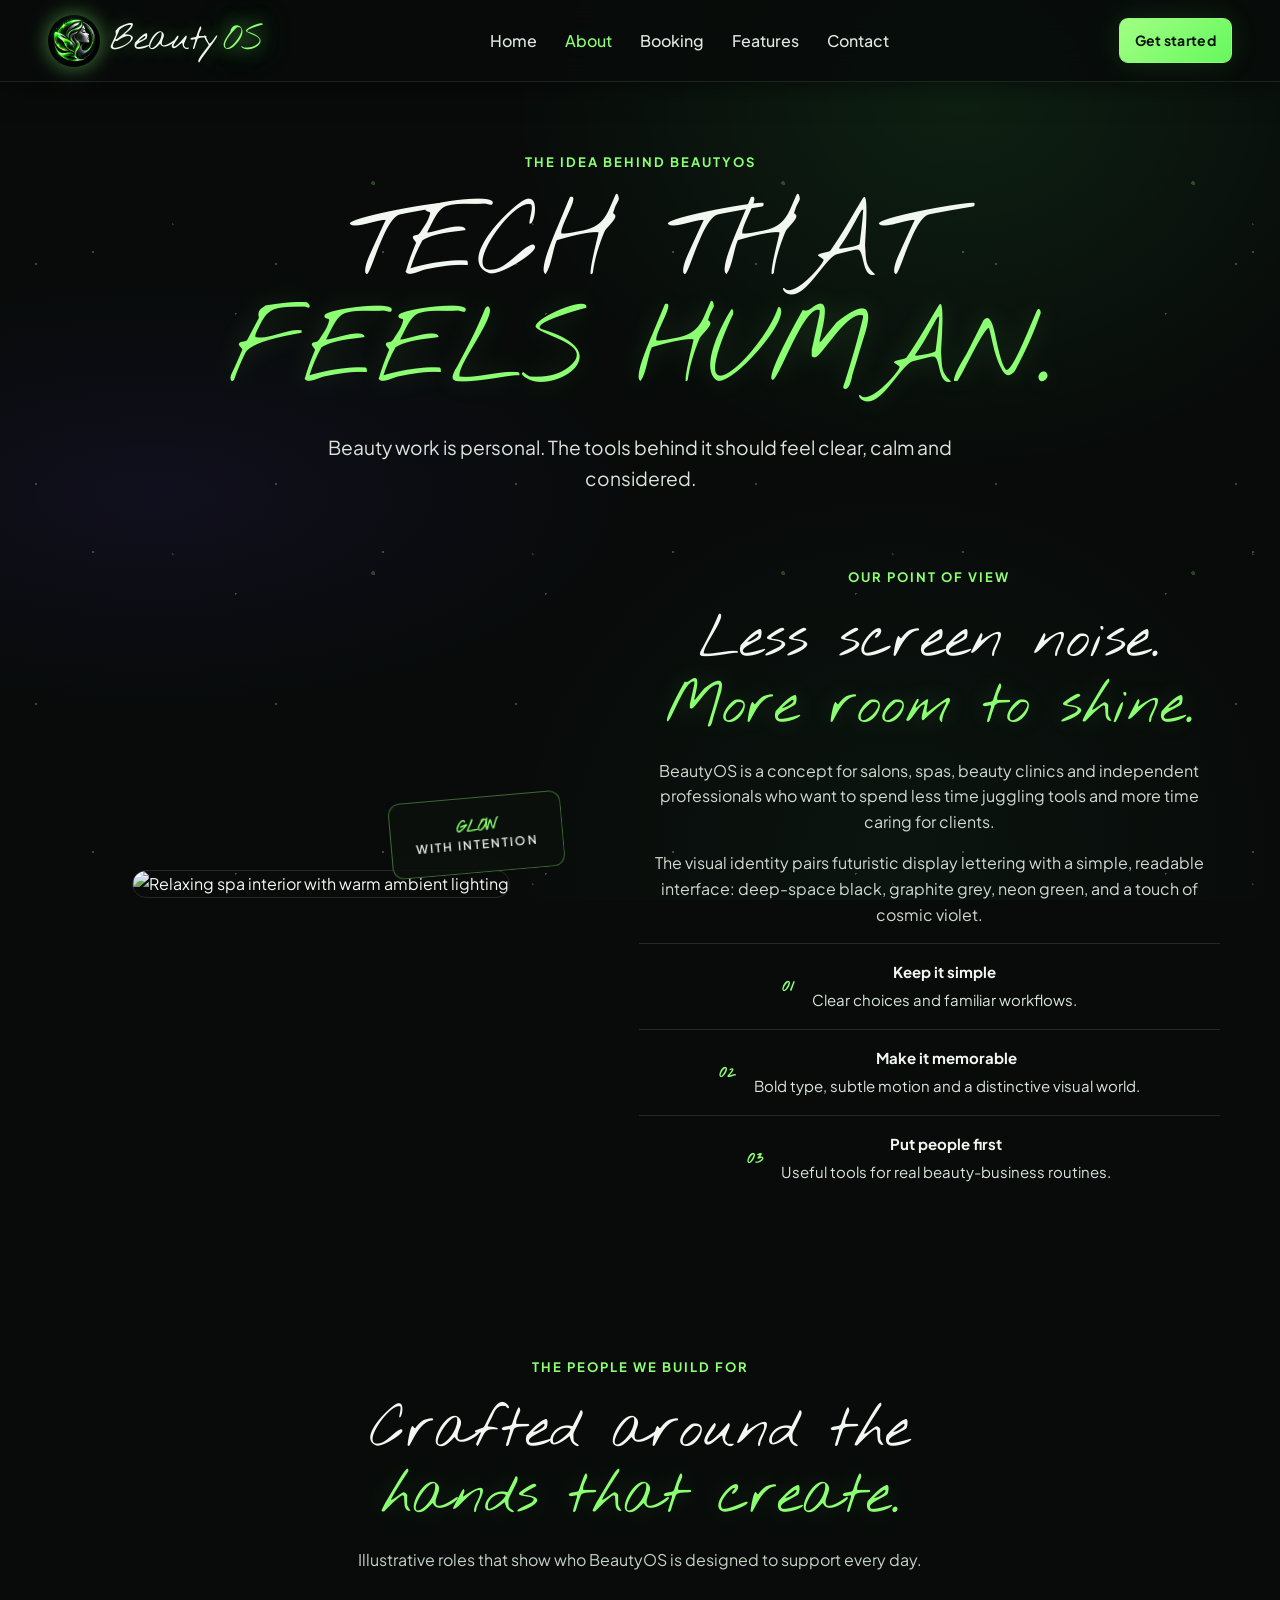
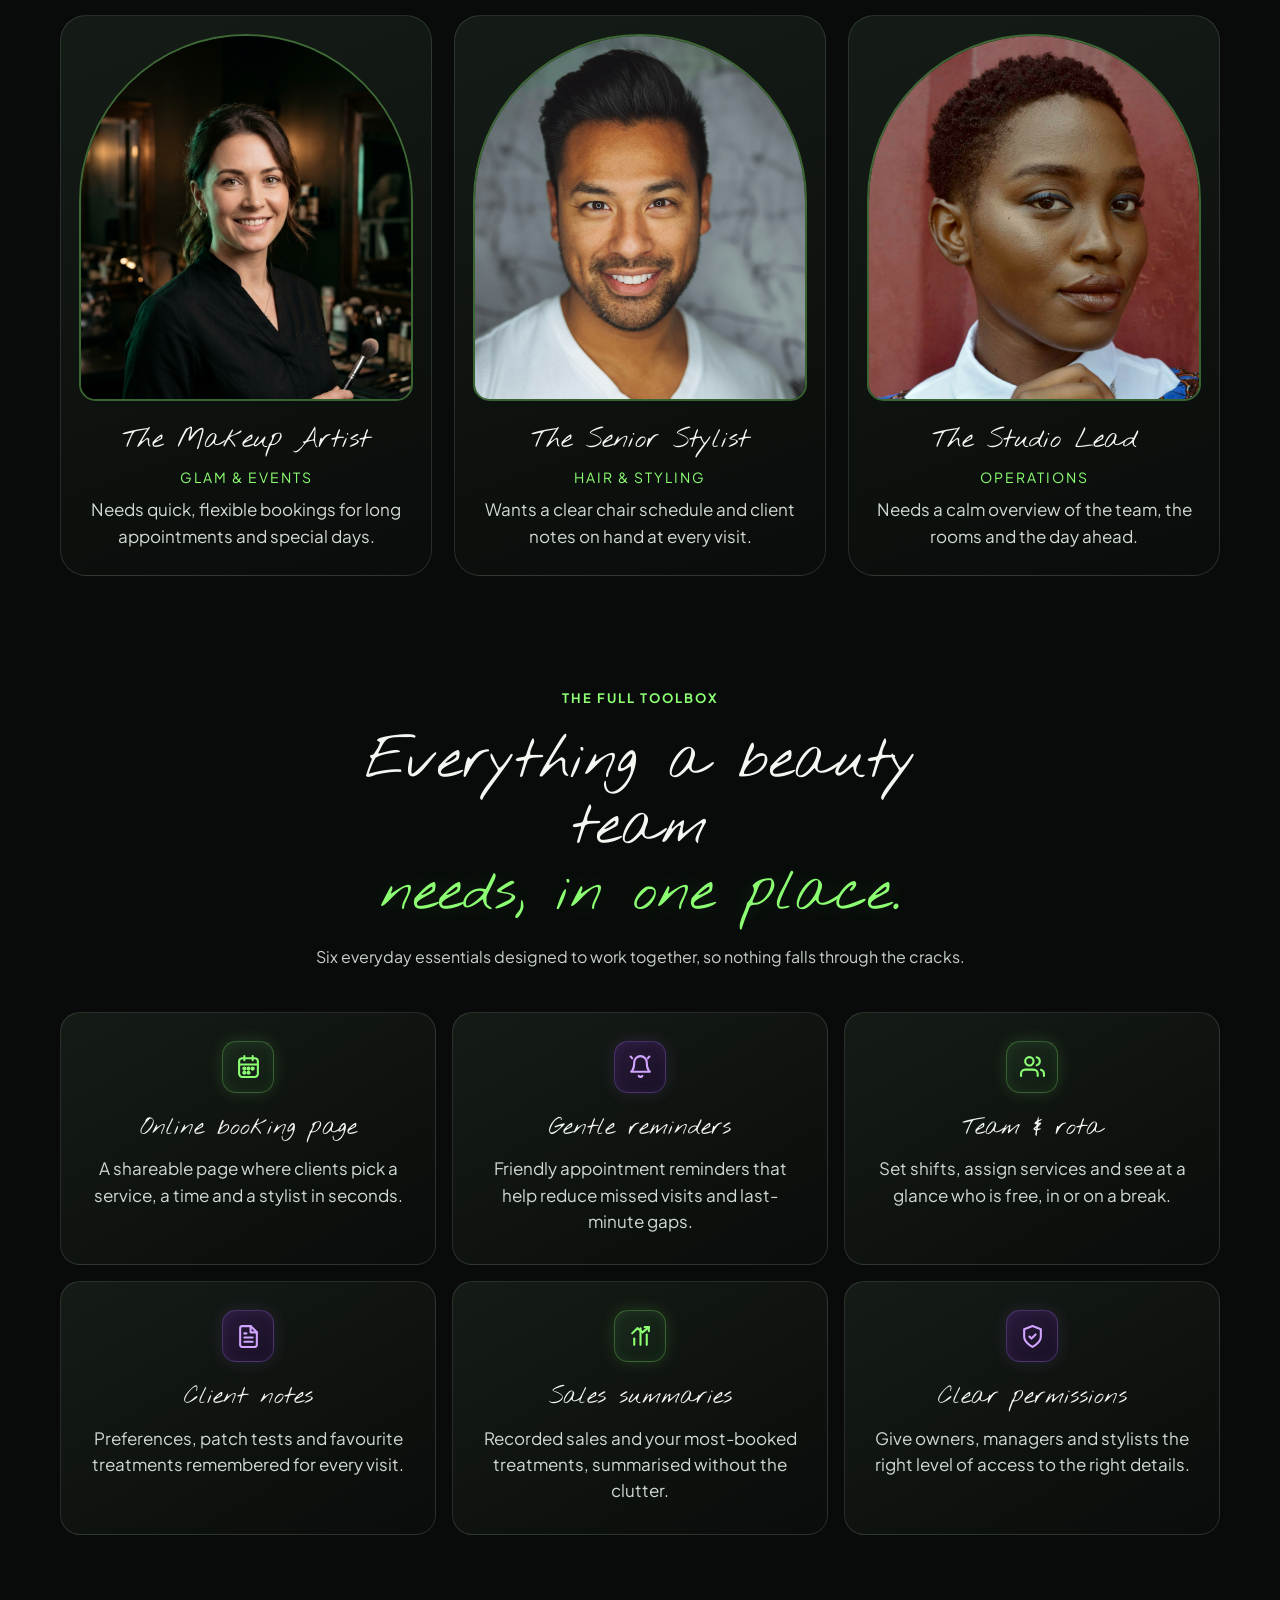
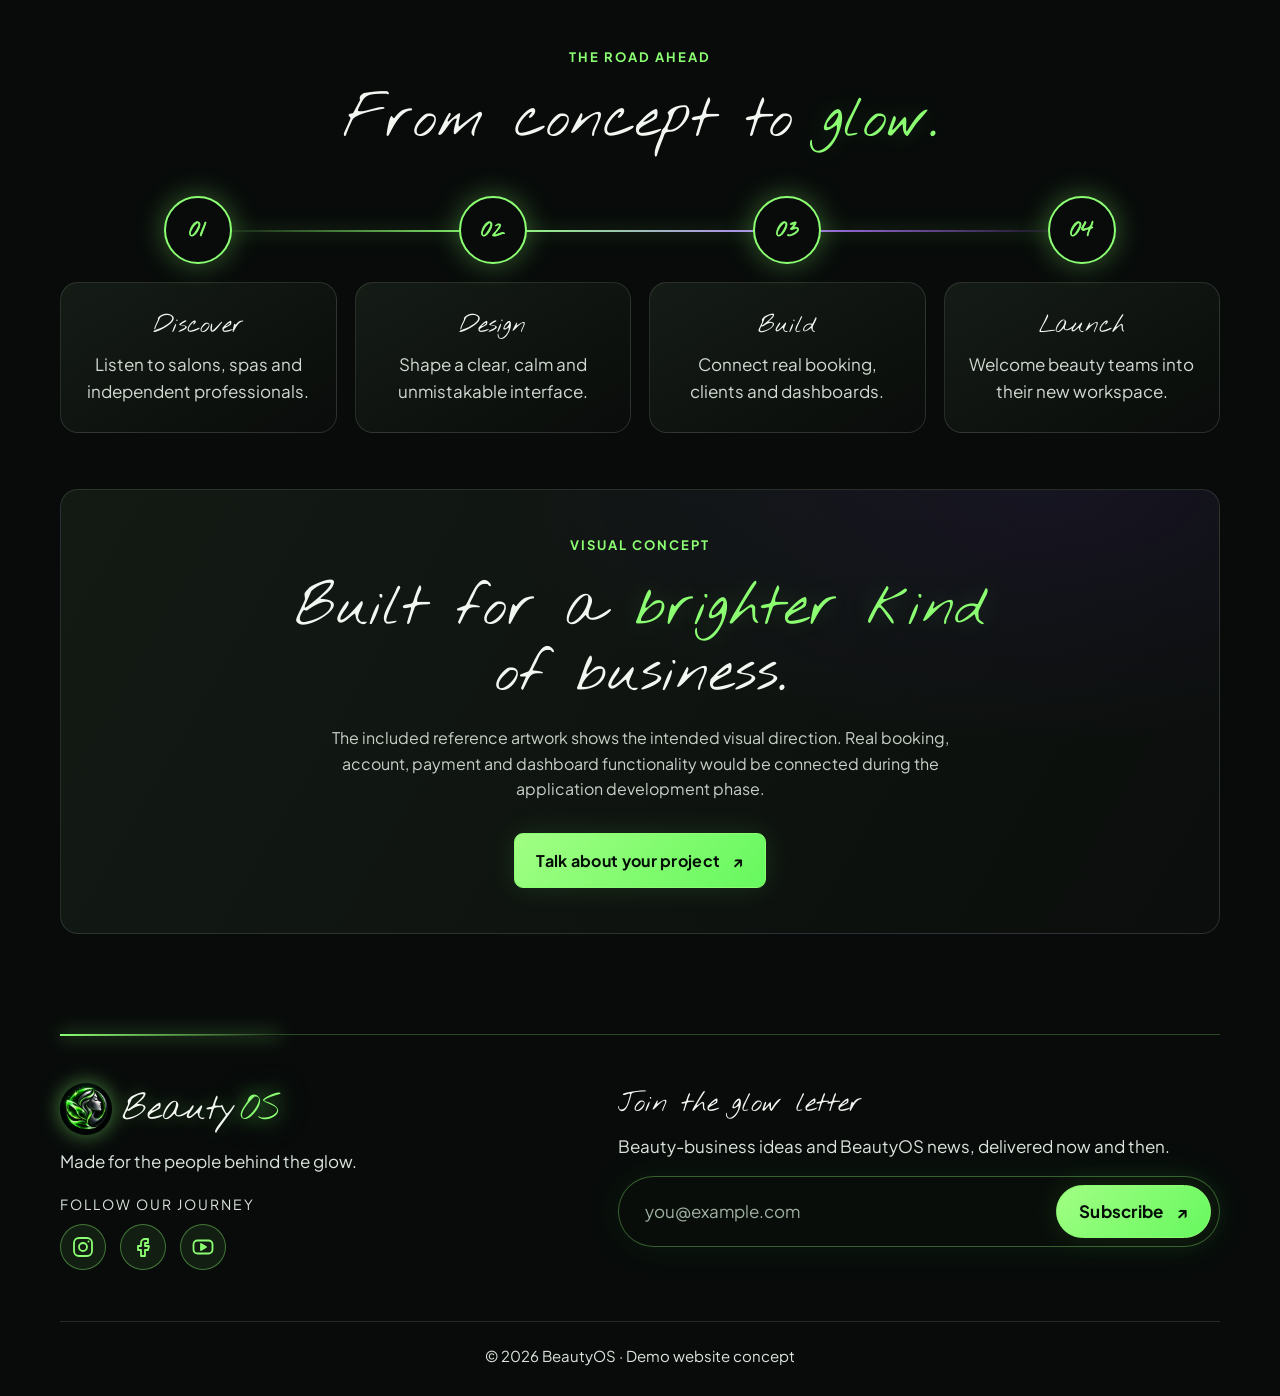
==== commit 8a43cfc3: "intfirst" ====
--- a/about.html
+++ b/about.html
@@ -12,7 +12,7 @@
   <link rel="apple-touch-icon" href="assets/logo.png">
   <link rel="preconnect" href="https://fonts.googleapis.com">
   <link rel="preconnect" href="https://fonts.gstatic.com" crossorigin>
-  <link href="https://fonts.googleapis.com/css2?family=Nothing+You+Could+Do&display=swap" rel="stylesheet">
+  <link href="https://fonts.googleapis.com/css2?family=Nothing+You+Could+Do&family=Outfit:wght@400;500;600;700;800;900&family=Plus+Jakarta+Sans:wght@400;500;600;700;800&display=swap" rel="stylesheet">
   <link rel="stylesheet" href="styles.css">
 </head>
 
--- a/styles.css
+++ b/styles.css
@@ -1,7 +1,8 @@
 /* BeautyOS — Dark Galaxy, Neon Green, Metallic Grey Design System */
-@import url('https://fonts.googleapis.com/css2?family=Nothing+You+Could+Do&family=Orbitron:wght@500;600;700;800;900&family=Space+Grotesk:wght@400;500;600;700&display=swap');
+@import url('https://fonts.googleapis.com/css2?family=Nothing+You+Could+Do&family=Outfit:wght@400;500;600;700;800;900&family=Plus+Jakarta+Sans:wght@400;500;600;700;800&display=swap');
 
 :root {
+  color-scheme: dark;
   --bg: #080b0a;
   --panel: #101512;
   --panel2: #151b17;
@@ -13,7 +14,8 @@
   --purple: #b17cff;
   --font-logo: 'Nothing You Could Do', cursive;
   --font-display: 'Nothing You Could Do', cursive;
-  --font-body: 'Nothing You Could Do', cursive;
+  --font-body: 'Plus Jakarta Sans', -apple-system, BlinkMacSystemFont, 'Segoe UI', Roboto, sans-serif;
+  --font-accent: 'Nothing You Could Do', cursive;
   --header-height: 82px;
   --header-height-mobile: 70px;
 }
@@ -839,14 +841,76 @@
 .step.active {
   background: var(--green);
   border-color: var(--green);
-  color: #071007;
+  color: #04100a !important;
+  font-weight: 800;
 }
 
 .step small {
   font-size: 12px;
   white-space: nowrap;
-  color: #a7b3a8;
-  font-weight: 500;
+  color: #cdd7ce;
+  font-weight: 600;
+}
+
+.step.active small {
+  color: #04100a !important;
+  font-weight: 700;
+}
+
+/* Service Preview banner inside booking panel */
+.booking-service-preview {
+  display: flex;
+  align-items: center;
+  gap: 14px;
+  padding: 10px 14px;
+  margin: 0 0 16px;
+  border-radius: 14px;
+  background: rgba(140, 255, 114, 0.06);
+  border: 1px solid rgba(140, 255, 114, 0.22);
+  text-align: left;
+  transition: border-color 0.3s, box-shadow 0.3s;
+}
+
+.booking-service-preview:hover {
+  border-color: rgba(140, 255, 114, 0.45);
+  box-shadow: 0 6px 20px rgba(81, 237, 118, 0.1);
+}
+
+.booking-preview-thumb {
+  width: 52px;
+  height: 52px;
+  border-radius: 10px;
+  object-fit: cover;
+  flex: none;
+  border: 1px solid rgba(140, 255, 114, 0.35);
+  box-shadow: 0 4px 12px rgba(0, 0, 0, 0.4);
+}
+
+.booking-preview-info {
+  display: flex;
+  flex-direction: column;
+  gap: 2px;
+  min-width: 0;
+}
+
+.booking-preview-tag {
+  display: inline-flex;
+  align-items: center;
+  gap: 6px;
+  font-size: 11px;
+  letter-spacing: 1.2px;
+  color: var(--green);
+  text-transform: uppercase;
+  font-weight: 700;
+}
+
+.booking-preview-title {
+  font-size: 15px;
+  color: #f3f7f2;
+  font-weight: 600;
+  white-space: nowrap;
+  overflow: hidden;
+  text-overflow: ellipsis;
 }
 
 .booking-panel label, .contact-form label {
@@ -866,6 +930,84 @@
   font-size: 14px;
   outline: none;
   transition: border-color 0.2s, box-shadow 0.2s;
+}
+
+/* Custom dropdown arrow for all select elements */
+.booking-panel select, .contact-form select, select {
+  appearance: none;
+  -webkit-appearance: none;
+  -moz-appearance: none;
+  background-image: url("data:image/svg+xml,%3Csvg xmlns='http://www.w3.org/2000/svg' width='18' height='18' viewBox='0 0 24 24' fill='none' stroke='%238cff72' stroke-width='2.4' stroke-linecap='round' stroke-linejoin='round'%3E%3Cpath d='M6 9l6 6 6-6'/%3E%3C/svg%3E");
+  background-repeat: no-repeat;
+  background-position: right 14px center;
+  background-size: 18px 18px;
+  padding-right: 44px !important;
+  cursor: pointer;
+}
+
+.booking-panel select:hover, .contact-form select:hover {
+  border-color: rgba(140, 255, 114, 0.45);
+  background-image: url("data:image/svg+xml,%3Csvg xmlns='http://www.w3.org/2000/svg' width='18' height='18' viewBox='0 0 24 24' fill='none' stroke='%23a1ff84' stroke-width='2.8' stroke-linecap='round' stroke-linejoin='round'%3E%3Cpath d='M6 9l6 6 6-6'/%3E%3C/svg%3E");
+}
+
+/* Date Field Wrap & Prominent Vector Calendar Icon */
+.date-field-wrap {
+  position: relative;
+  display: flex;
+  align-items: center;
+  width: 100%;
+}
+
+.date-field-wrap input[type="date"] {
+  width: 100%;
+  color-scheme: dark !important;
+  padding-right: 48px !important;
+  cursor: pointer;
+}
+
+.date-picker-btn {
+  position: absolute;
+  right: 12px;
+  top: 50%;
+  transform: translateY(-50%);
+  display: flex;
+  align-items: center;
+  justify-content: center;
+  background: transparent;
+  border: none;
+  padding: 4px;
+  color: var(--green);
+  cursor: pointer;
+  z-index: 2;
+  transition: transform 0.2s ease, filter 0.2s ease, color 0.2s ease;
+}
+
+.date-picker-btn svg {
+  width: 22px;
+  height: 22px;
+  display: block;
+  stroke: var(--green);
+}
+
+.date-field-wrap:hover .date-picker-btn,
+.date-picker-btn:hover {
+  color: #a1ff84;
+  transform: translateY(-50%) scale(1.15);
+  filter: drop-shadow(0 0 8px rgba(140, 255, 114, 0.8));
+}
+
+/* Transparent native picker overlay so clicking on or near the icon opens the browser date popup */
+input[type="date"]::-webkit-calendar-picker-indicator {
+  position: absolute;
+  right: 0;
+  top: 0;
+  width: 48px;
+  height: 100%;
+  margin: 0;
+  padding: 0;
+  opacity: 0;
+  cursor: pointer;
+  z-index: 3;
 }
 
 .booking-panel input:focus, .booking-panel select:focus, .contact-form input:focus, .contact-form select:focus, .contact-form textarea:focus {
@@ -1293,29 +1435,83 @@
   }
 }
 
-/* ===== Global font enforcement: font-family: 'Nothing You Could Do', cursive; ===== */
-html, body, *, *::before, *::after, button, input, select, textarea, option, h1, h2, h3, h4, h5, h6, p, a, span, small, b, strong, li, label {
-  font-family: 'Nothing You Could Do', cursive !important;
-}
-/* Font only ships in regular weight; avoid fake-bold smearing */
-body { font-synthesis: none; font-size: 18px; }
-h1, h2, h3, strong, b, .button, .brand, .eyebrow, .card-kicker { font-weight: 400 !important; }
-/* Cursive needs normal tracking (previous tight tracking was for Orbitron) */
-.hero h1, .page-hero h1, .contact-copy h1 { letter-spacing: 0; line-height: 1.05; }
-.section-heading h2, .cta-band h2, .image-feature h2, .about-copy h2, .concept-panel h2 { letter-spacing: 0; }
-.eyebrow { letter-spacing: 1.5px; font-size: 14px; }
-.nav-links a { font-size: 17px; }
-.button { font-size: 17px; }
-.button-small { font-size: 15px; }
-.lead { font-size: 1.3rem; }
-.feature-card p:not(.card-kicker), .detail-card p { font-size: 17px; }
-.detail-card ul, .principle p, .principle b { font-size: 16px; }
-.booking-panel label, .contact-form label { font-size: 15px; }
-.booking-panel input, .booking-panel select, .contact-form input, .contact-form select, .contact-form textarea { font-size: 16px; }
-.card-kicker, .form-note, .step small, .floating-tag small, .contact-detail small, .footer small, .footer > div a, .footer p, .trust-line, .booking-photo-caption, .stats-strip span { font-size: 14px; }
-.floating-tag b, .contact-detail b { font-size: 16px; }
-.nav-links a { font-size: 17px; }
-.footer .brand { font-size: 2rem; }
+/* ===== Typography: Elements > 20px use previous font family --font-logo: 'Nothing You Could Do', cursive ===== */
+h1, h2, h3, h4, h5, h6,
+.hero h1, .page-hero h1, .contact-copy h1,
+.section-heading h2, .cta-band h2, .image-feature h2, .about-copy h2, .concept-panel h2, .faq-list h2, .visit-copy h2, .follow-steps h2,
+.feature-card h3, .vs-card h3, .biz-body h3, .day-card h3, .team-card h3, .tool-tile h3, .footer-news h3, .visit-card h3, .detail-card h3, .principle h3, .booking-panel h3, .contact-form h3,
+.menu-text b, .steps b, .road-card b, .spot-metrics strong, .spotlight-copy blockquote, .vs-badge, .step-num, .road-dot,
+.stats-strip strong, .quote-mark,
+.brand, .brand span, .footer .brand, .site-footer .brand {
+  font-family: var(--font-logo) !important;
+  font-weight: 400 !important;
+  letter-spacing: 0;
+  font-synthesis: none;
+}
+
+.hero h1, .page-hero h1, .contact-copy h1 {
+  line-height: 1.05;
+}
+
+.section-heading h2, .cta-band h2, .image-feature h2, .about-copy h2, .concept-panel h2 {
+  line-height: 1.15;
+}
+
+/* Readable UI & Body Typography for elements 20px and below */
+body {
+  font-family: var(--font-body);
+  font-size: 16px;
+  line-height: 1.6;
+}
+
+.eyebrow {
+  font-family: var(--font-body);
+  letter-spacing: 2px;
+  font-size: 13px;
+  font-weight: 700;
+  text-transform: uppercase;
+}
+
+.card-kicker {
+  font-family: var(--font-body);
+  letter-spacing: 1.8px;
+  font-size: 12px;
+  font-weight: 700;
+  text-transform: uppercase;
+}
+
+.nav-links a {
+  font-family: var(--font-body);
+  font-size: 16px;
+  font-weight: 500;
+}
+
+.button {
+  font-family: var(--font-body);
+  font-size: 16px;
+  font-weight: 600;
+  letter-spacing: 0.3px;
+}
+
+.button-small { font-size: 14px; }
+.lead { font-family: var(--font-body); font-size: 1.2rem; line-height: 1.6; }
+.feature-card p:not(.card-kicker), .detail-card p { font-family: var(--font-body); font-size: 16px; line-height: 1.6; }
+.detail-card ul, .principle p, .principle b { font-family: var(--font-body); font-size: 15px; line-height: 1.55; }
+.vs-card li, .biz-body li { font-family: var(--font-body); font-size: 16px; }
+.booking-panel label, .contact-form label { font-family: var(--font-body); font-size: 14px; font-weight: 600; }
+.booking-panel input, .booking-panel select, .contact-form input, .contact-form select, .contact-form textarea {
+  font-family: var(--font-body);
+  font-size: 15px;
+  font-weight: 500;
+}
+.form-note, .step small, .floating-tag small, .contact-detail small, .footer small, .footer p, .trust-line, .booking-photo-caption, .stats-strip span {
+  font-family: var(--font-body);
+  font-size: 13px;
+}
+.step { font-family: var(--font-body); font-size: 15px; }
+.step small { font-family: var(--font-body); font-size: 14px; }
+.floating-tag b, .contact-detail b { font-family: var(--font-body); font-size: 16px; font-weight: 700; }
+.footer .brand { font-size: 2.2rem; }
 
 /* ===== Center alignment for all main sections (header & footer unchanged) ===== */
 main { text-align: center; }
@@ -1575,10 +1771,37 @@
 
 /* --- Features: Versus --- */
 .versus { display: grid; grid-template-columns: 1fr auto 1fr; gap: 0; align-items: stretch; }
-.vs-card { padding: 34px 30px; border-radius: 22px; border: 1px solid var(--line); }
-.vs-card h3 { font-size: 1.9rem; margin: 0 0 18px; }
-.vs-card ul { list-style: none; margin: 0; padding: 0; display: grid; gap: 12px; }
-.vs-card li { display: flex; align-items: center; justify-content: center; gap: 12px; font-size: 17px; }
+.vs-card {
+  padding: 34px 30px;
+  border-radius: 22px;
+  border: 1px solid var(--line);
+  display: flex;
+  flex-direction: column;
+  align-items: center;
+  text-align: center;
+}
+.vs-card h3 { font-size: 1.9rem; margin: 0 0 20px; }
+.vs-card ul,
+.vs-list {
+  list-style: none;
+  margin: 0 auto;
+  padding: 0;
+  display: flex;
+  flex-direction: column;
+  gap: 14px;
+  width: fit-content;
+  max-width: 100%;
+  text-align: left;
+}
+.vs-card li {
+  display: flex;
+  align-items: center;
+  justify-content: flex-start;
+  text-align: left;
+  gap: 12px;
+  font-size: 17px;
+  width: 100%;
+}
 .vs-icon { display: inline-grid; place-items: center; width: 28px; height: 28px; border-radius: 50%; font-size: 14px; flex: none; }
 .vs-bad { background: linear-gradient(145deg, rgba(40,18,22,.7), rgba(14,10,11,.9)); border-color: rgba(255,120,130,.28); }
 .vs-bad h3 { color: #ff9aa4; }
@@ -1741,22 +1964,23 @@
   main .hero-visual { height: min(520px, calc(100vh - var(--header-height) - 40px)); }
 }
 
-/* --- Stronger, clearer text (font ships in one thin weight) --- */
-body { -webkit-text-stroke: .35px currentColor; }
+/* --- Clean, crisp modern typography rendering --- */
+body, button, input, select, textarea {
+  -webkit-font-smoothing: antialiased;
+  -moz-osx-font-smoothing: grayscale;
+  text-rendering: optimizeLegibility;
+}
 h1, h2, h3 { -webkit-text-stroke: 0; }
-small, label, .eyebrow, .card-kicker, .form-note, .trust-line, .menu-text small, .stats-strip span, .floating-tag small, .chip small,
-.step small, .booking-photo-caption, .contact-detail small, .footer small, .footer p, .footer > div a, .spot-by small, .spot-metrics span, .team-role {
-  -webkit-text-stroke: .7px currentColor;
-}
+
 /* Primary solid buttons: crisp dark ink on neon green background */
-.button:not(.button-ghost) { color: #041007 !important; -webkit-text-stroke: .6px #041007 !important; }
-.button:not(.button-ghost):hover { color: #041007 !important; -webkit-text-stroke: .6px #041007 !important; filter: brightness(1.05) saturate(1.15); }
+.button:not(.button-ghost) { color: #041007 !important; font-weight: 700; }
+.button:not(.button-ghost):hover { color: #041007 !important; filter: brightness(1.05) saturate(1.15); }
 
 /* Ghost buttons: luminous high-contrast text and glowing border, always visible on dark background */
 .button.button-ghost,
 .button-ghost {
   color: #f5faf5 !important;
-  -webkit-text-stroke: .45px currentColor !important;
+  font-weight: 600;
   background: rgba(12, 18, 14, 0.85) !important;
   border: 1.5px solid rgba(140, 255, 114, 0.45) !important;
   box-shadow: 0 6px 22px rgba(0, 0, 0, 0.45), inset 0 0 10px rgba(140, 255, 114, 0.05) !important;
@@ -1774,7 +1998,6 @@
 .button.button-ghost:hover,
 .button-ghost:hover {
   color: #ffffff !important;
-  -webkit-text-stroke: .5px #ffffff !important;
   background: rgba(140, 255, 114, 0.18) !important;
   border-color: var(--green) !important;
   box-shadow: 0 0 28px rgba(140, 255, 114, 0.35), 0 8px 24px rgba(0, 0, 0, 0.5) !important;
@@ -1786,15 +2009,14 @@
   background: var(--green) !important;
   border-color: var(--green) !important;
   color: #041007 !important;
-  -webkit-text-stroke: .6px #041007 !important;
-}
-
-.nav-links a:not(.button), .brand { -webkit-text-stroke: .5px currentColor; }
+}
+
+.nav-links a:not(.button) { -webkit-text-stroke: 0; font-weight: 500; }
 .brand { -webkit-text-stroke: 0; }
 .muted { color: #c6d0c7; }
 .lead { color: #dbe4dc; }
 .card-kicker, .contact-detail small, .floating-tag small, .chip small, .menu-text small, .spot-by small { color: #c3cfc5; }
-.trust-line, .stats-strip span, .footer p, .footer > div a, .footer small, .form-note, .step small, .principle p, .spot-metrics span { color: #dbe4dc !important; }
+.trust-line, .stats-strip span, .footer p, .footer > div a:not(.social-link), .footer small, .form-note, .step:not(.active) small, .principle p, .spot-metrics span { color: #dbe4dc !important; }
 .feature-card p:not(.card-kicker), .detail-card p, .detail-card ul, .about-copy > p:not(.eyebrow), .faq-list details p, .road-card p, .steps p, .team-card > p:last-child { color: #d0dad1; }
 .nav-links a:not(.button) { color: #dfe8e0; }
 .nav-links a:not(.button):hover, .nav-links a:not(.button).active { color: var(--green); }
@@ -1832,21 +2054,92 @@
 .faq-list summary:hover::after { background: rgba(140,255,114,.3); }
 .faq-list details p { text-align: left; padding: 0 28px 22px; }
 
-/* --- Booking step indicator: labels no longer overlap the circles --- */
-.step { width: auto; min-width: 36px; height: 38px; padding: 0 14px; border-radius: 999px; gap: 8px; white-space: nowrap; font-size: 15px; }
-.step small { font-size: 14px; }
-.step.active small { color: #04100a; }
+/* --- Booking step indicator: high contrast and bold labels --- */
+.step {
+  width: auto;
+  min-width: 36px;
+  height: 38px;
+  padding: 0 14px;
+  border-radius: 999px;
+  gap: 8px;
+  white-space: nowrap;
+  font-size: 15px;
+  display: inline-flex;
+  align-items: center;
+  justify-content: center;
+  border: 1px solid rgba(193, 214, 197, 0.25);
+  background: rgba(22, 29, 23, 0.7);
+  color: #cdd7ce;
+  font-weight: 700;
+}
+.step small {
+  font-size: 14px;
+  color: #cdd7ce !important;
+  font-weight: 600;
+}
+.step.active {
+  background: var(--green) !important;
+  border-color: var(--green) !important;
+  color: #04100a !important;
+  font-weight: 800;
+  box-shadow: 0 0 18px rgba(140, 255, 114, 0.45);
+}
+.step.active small {
+  color: #04100a !important;
+  font-weight: 700;
+  -webkit-text-stroke: 0.35px #04100a;
+}
 .form-progress > i { min-width: 10px; }
 
-/* --- Contact: aligned details + social icons --- */
+/* --- Contact & Footer: aligned details + social icons --- */
 main .contact-detail { width: min(100%, 400px); margin-left: auto; margin-right: auto; justify-content: flex-start; }
 .contact-detail b { font-size: 16px; }
 .follow-us { margin-top: 30px; }
 .follow-us .eyebrow { margin-bottom: 14px; font-size: 15px; }
 .social-row { display: flex; flex-wrap: wrap; gap: 14px; justify-content: center; }
-.social-link { width: 52px; height: 52px; display: grid; place-items: center; border-radius: 50%; border: 1px solid rgba(140,255,114,.4); background: rgba(140,255,114,.08); color: var(--green); transition: transform .3s, background .3s, color .3s, box-shadow .3s; }
-.social-link svg { width: 24px; height: 24px; }
-.social-link:hover { transform: translateY(-5px) scale(1.06); background: var(--green); color: #04100a; box-shadow: 0 10px 28px rgba(140,255,114,.4); }
+.social-link {
+  width: 52px;
+  height: 52px;
+  display: grid;
+  place-items: center;
+  border-radius: 50%;
+  border: 1px solid rgba(140, 255, 114, 0.4);
+  background: rgba(140, 255, 114, 0.08);
+  color: var(--green) !important;
+  transition: transform 0.3s ease, background 0.3s ease, color 0.3s ease, box-shadow 0.3s ease, border-color 0.3s ease;
+}
+.social-link svg {
+  width: 24px;
+  height: 24px;
+  stroke: currentColor;
+  transition: stroke 0.25s ease, fill 0.25s ease, color 0.25s ease;
+}
+.social-link:hover,
+.footer-social .social-link:hover {
+  transform: translateY(-5px) scale(1.08);
+  background: var(--green) !important;
+  border-color: var(--green) !important;
+  color: #04100a !important;
+  box-shadow: 0 10px 28px rgba(140, 255, 114, 0.55);
+}
+.social-link:hover svg,
+.footer-social .social-link:hover svg {
+  stroke: #04100a !important;
+  color: #04100a !important;
+}
+.social-link:hover svg path,
+.social-link:hover svg rect,
+.social-link:hover svg circle,
+.footer-social .social-link:hover svg path,
+.footer-social .social-link:hover svg rect,
+.footer-social .social-link:hover svg circle {
+  stroke: #04100a !important;
+}
+.social-link:hover svg [fill="currentColor"],
+.footer-social .social-link:hover svg [fill="currentColor"] {
+  fill: #04100a !important;
+  stroke: none !important;
+}
 
 /* =====================================================================
    FOOTER (brand, social, newsletter), MAP, BACK TO TOP
@@ -1924,14 +2217,61 @@
 .biz-card img { position: absolute; inset: 0; width: 100%; height: 100%; object-fit: cover; filter: saturate(.9) brightness(.85); transition: transform .8s cubic-bezier(.2,.7,.2,1), filter .4s; }
 .biz-card:hover img { transform: scale(1.08); filter: saturate(1.05) brightness(.7); }
 .biz-card::after { content: ""; position: absolute; inset: 0; background: linear-gradient(0deg, rgba(5,8,6,.96) 0%, rgba(5,8,6,.75) 38%, rgba(5,8,6,.1) 75%); }
-.biz-body { position: relative; z-index: 2; width: 100%; padding: 22px 18px 24px; }
+.biz-body {
+  position: relative;
+  z-index: 2;
+  width: 100%;
+  padding: 22px 18px 24px;
+  display: flex;
+  flex-direction: column;
+  align-items: center;
+  text-align: center;
+}
 .biz-body h3 { margin: 0 0 6px; font-size: 1.9rem; color: var(--green); text-shadow: 0 0 18px rgba(140,255,114,.4); }
 .biz-body p { margin: 0 0 8px; font-size: 17px; line-height: 1.45; color: #f1f7f2; }
-.biz-body ul { list-style: none; margin: 0; padding: 0; display: grid; gap: 4px; font-size: 16px; color: #e3ece4; }
-.biz-body li::before { content: "\2713"; color: var(--green); margin-right: 8px; }
+.biz-body ul,
+.biz-list {
+  list-style: none;
+  margin: 8px auto 0;
+  padding: 0;
+  display: flex;
+  flex-direction: column;
+  gap: 5px;
+  font-size: 16px;
+  color: #e3ece4;
+  width: fit-content;
+  max-width: 100%;
+  text-align: left;
+}
+.biz-body li {
+  display: flex;
+  align-items: center;
+  justify-content: flex-start;
+  text-align: left;
+  width: 100%;
+  line-height: 1.4;
+}
+.biz-body li::before {
+  content: "\2713";
+  color: var(--green);
+  margin-right: 10px;
+  flex: none;
+  font-weight: 700;
+}
 @media (hover: hover) {
-  .biz-body ul { max-height: 0; opacity: 0; overflow: hidden; transition: max-height .5s ease, opacity .4s ease; }
-  .biz-card:hover .biz-body ul { max-height: 140px; opacity: 1; }
+  .biz-body ul,
+  .biz-list {
+    max-height: 0;
+    opacity: 0;
+    overflow: hidden;
+    transition: max-height .5s ease, opacity .4s ease, margin .4s ease;
+  }
+  .biz-card:hover .biz-body ul,
+  .biz-card:hover .biz-list {
+    max-height: 160px;
+    opacity: 1;
+    margin-top: 10px;
+  }
 }
 
 .day-grid { position: relative; display: grid; grid-template-columns: repeat(3, 1fr); gap: 22px; }
